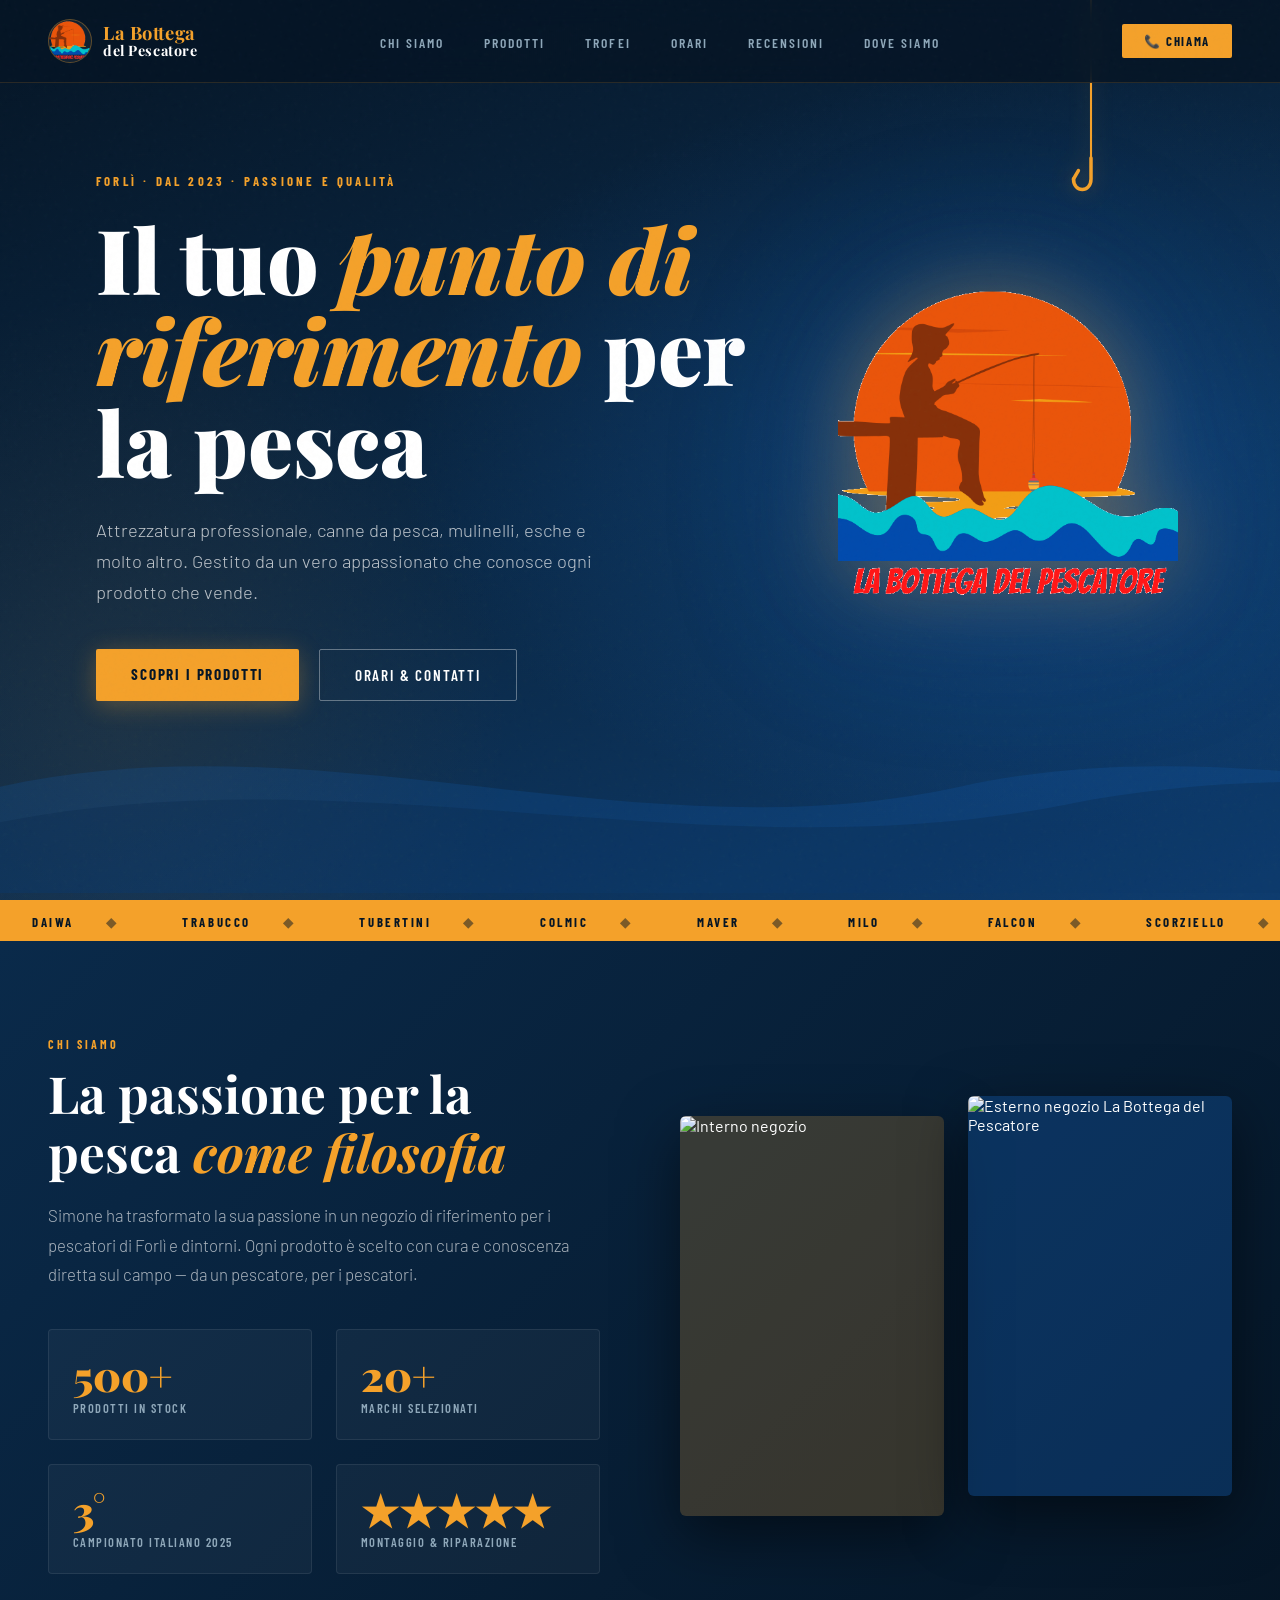
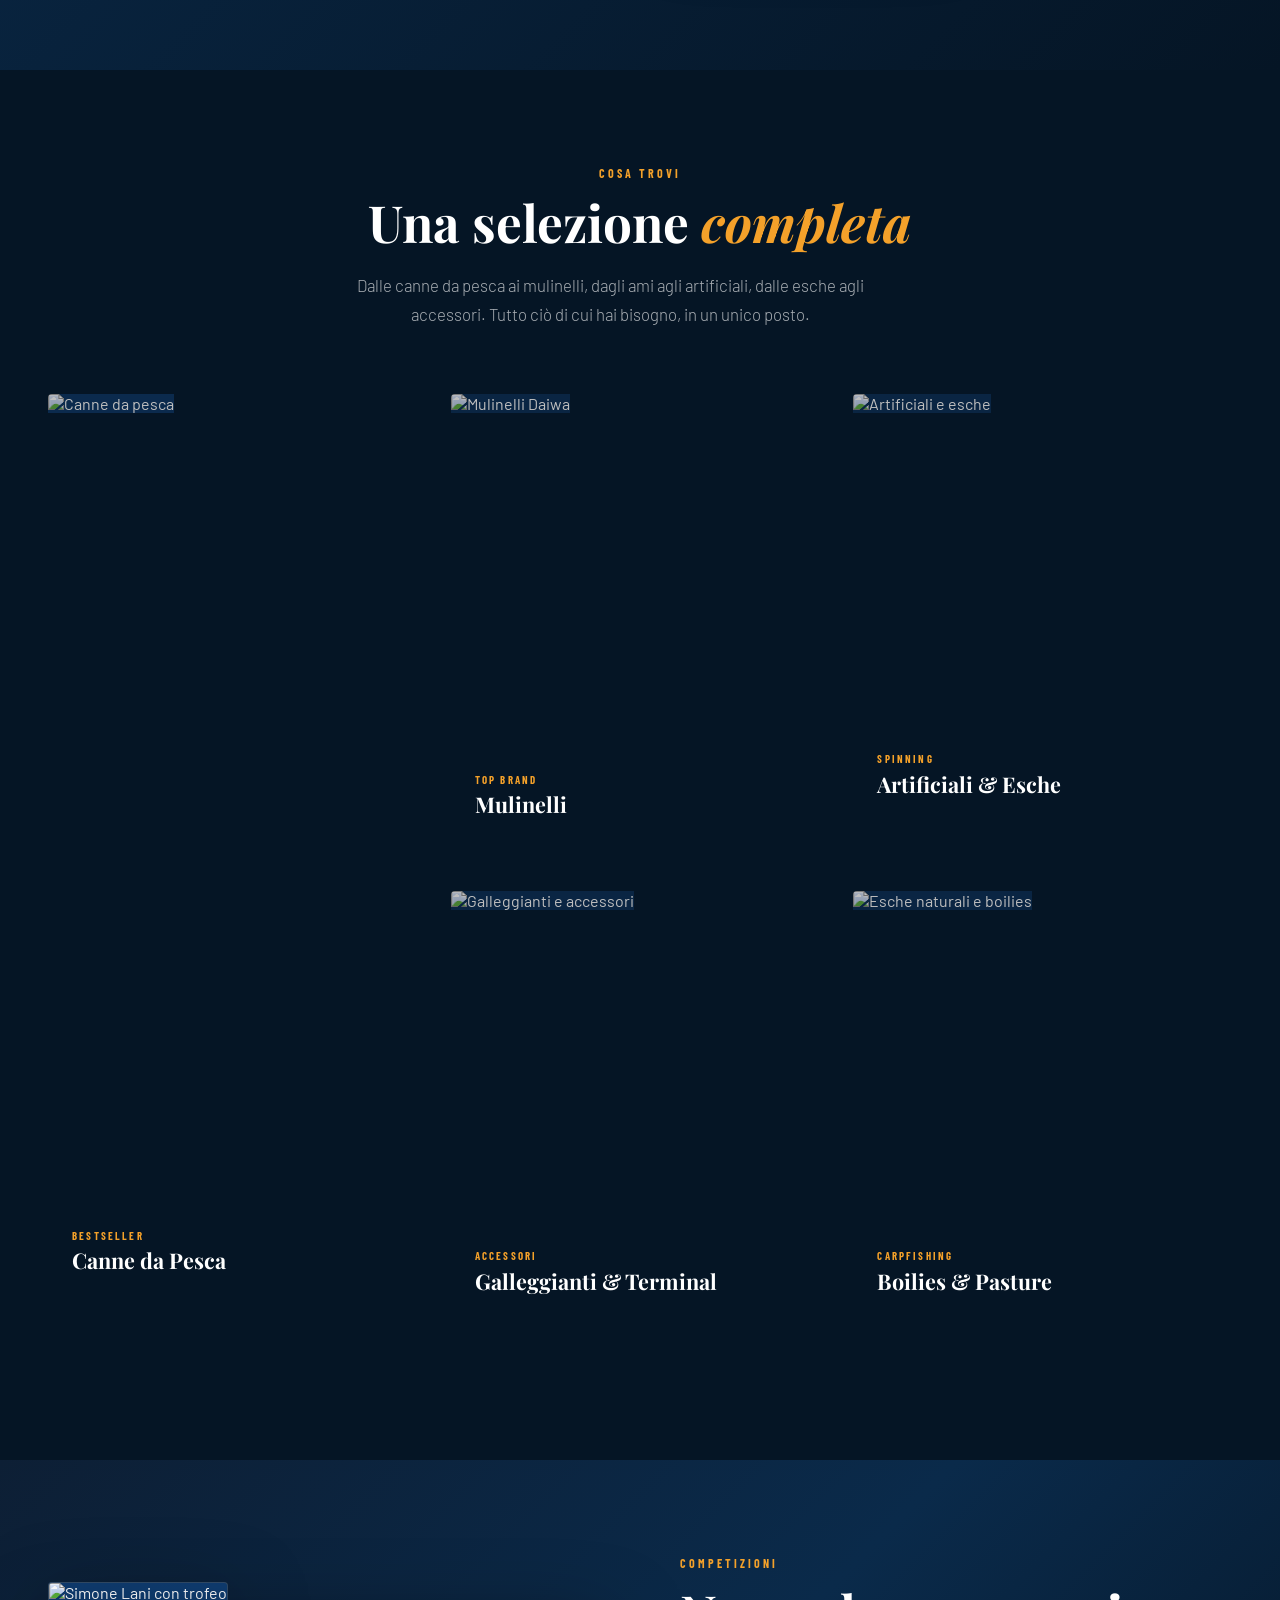
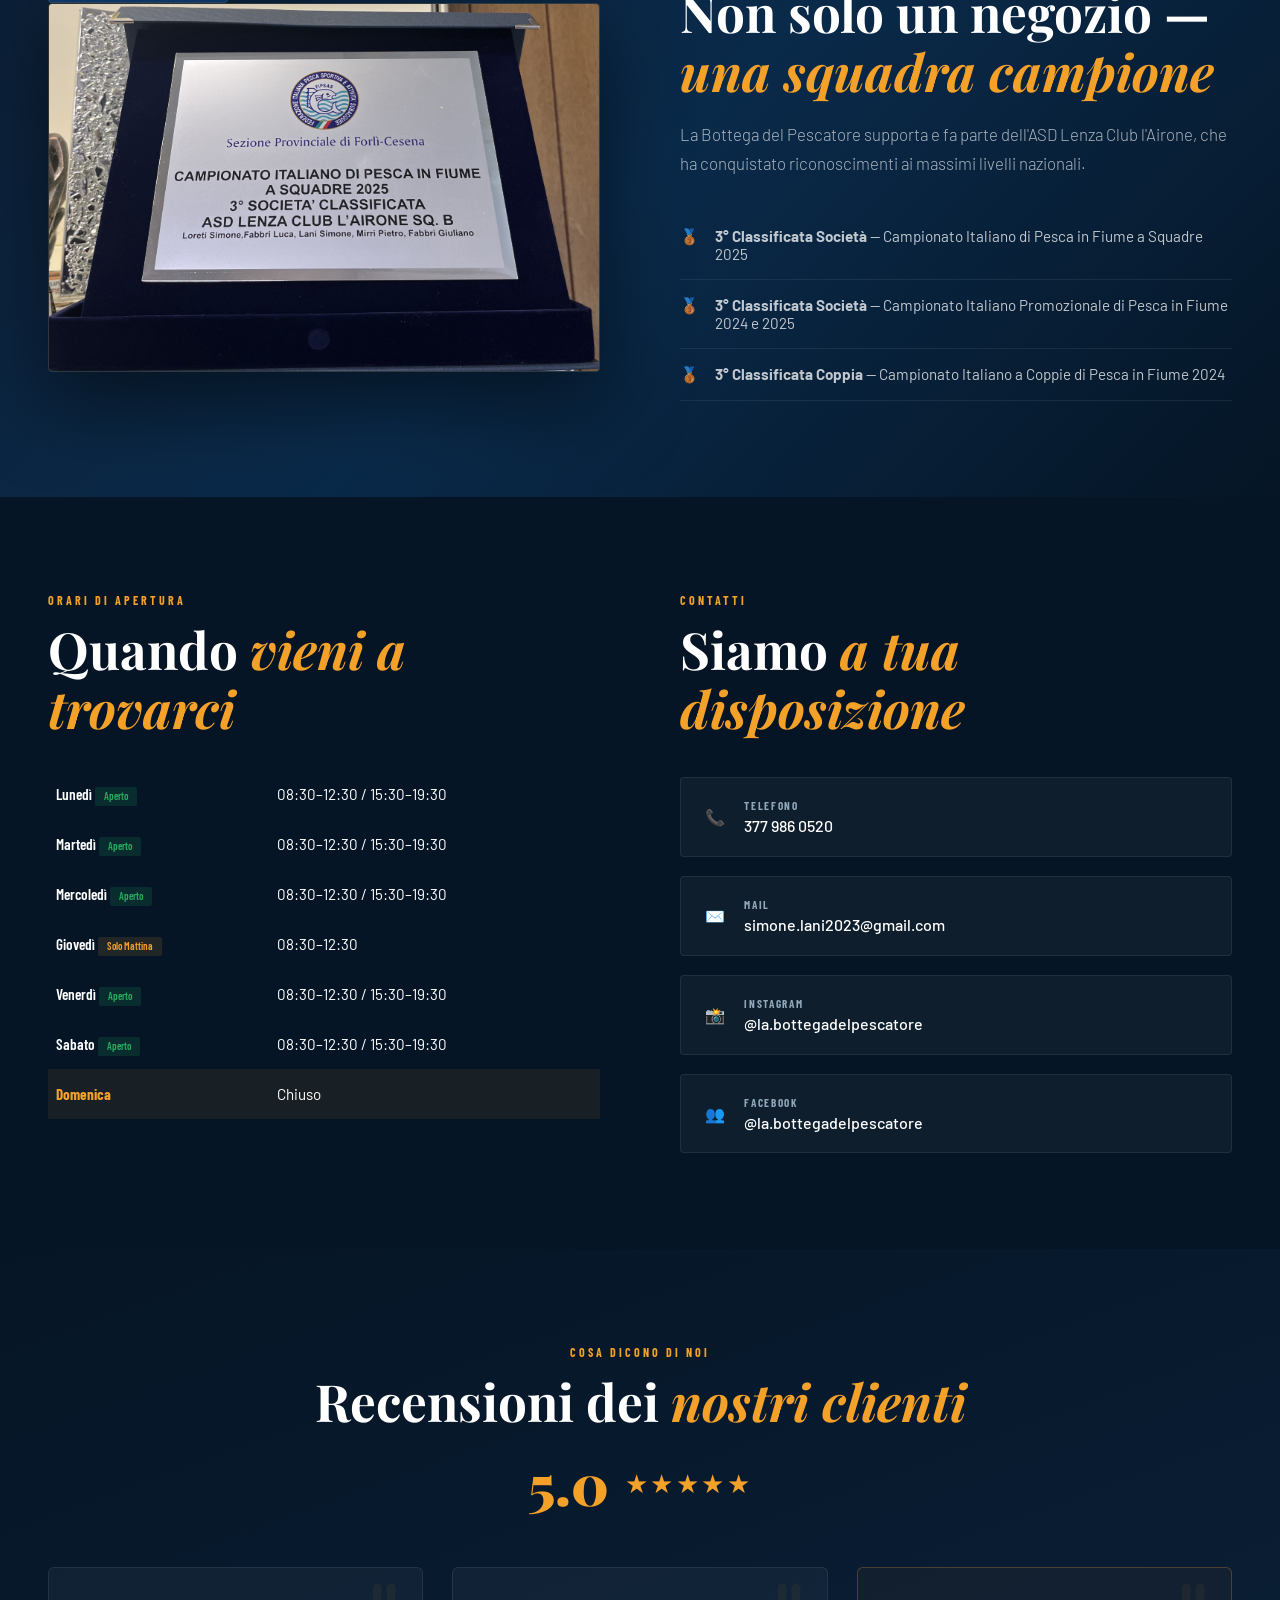
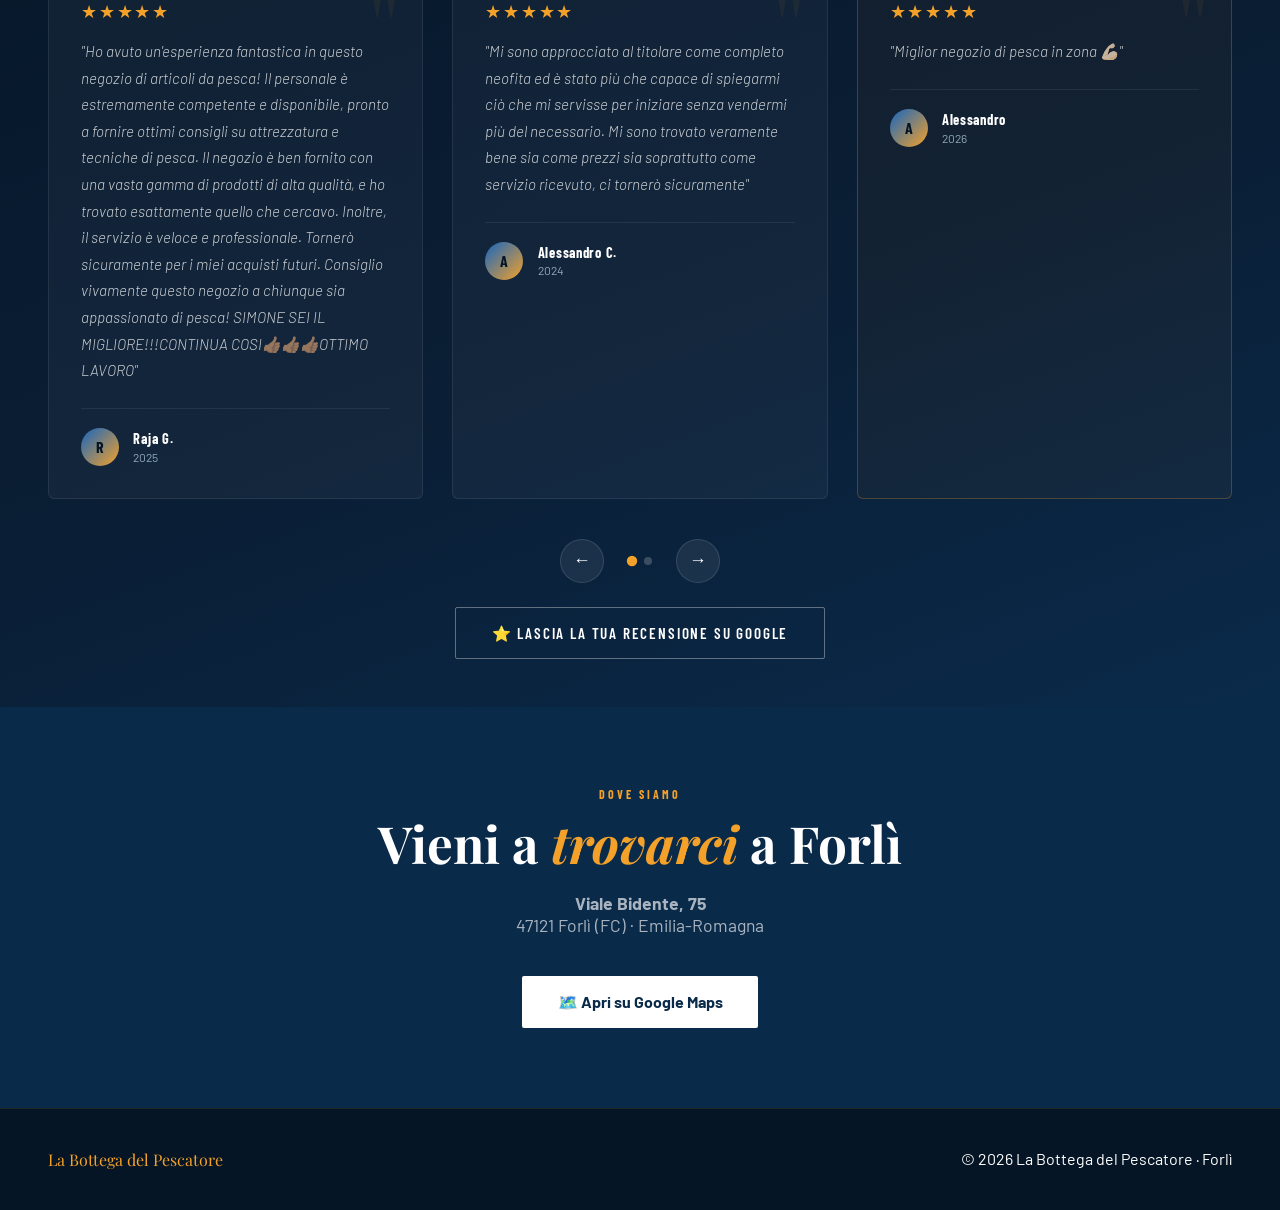
==== index.html @ d220b5ba "first commit" ====
<!DOCTYPE html>
<html lang="it">
<head>
    <meta charset="UTF-8">
    <meta name="viewport" content="width=device-width, initial-scale=1.0">
    <title>La Bottega del Pescatore – Forlì</title>
    
    <link rel="preconnect" href="https://fonts.googleapis.com">
    <link href="https://fonts.googleapis.com/css2?family=Playfair+Display:ital,wght@0,700;0,900;1,700&family=Barlow+Condensed:wght@300;400;600;700&family=Barlow:wght@300;400;500&display=swap" rel="stylesheet">
    
    <link rel="stylesheet" href="style.css">
</head>
<body>

<!-- Barra di navigazione principale (fissa in cima allo schermo) -->
<nav>
  <!--si ricarica la pagina e va in cima-->
  <a href="javascript:location.reload()" class="logo">
    <img src="logo_transparent.png" alt="La Bottega del Pescatore" class="logo-img">
    <span class="logo-text">La Bottega <span>del Pescatore</span></span>
  </a>
  <ul>
    <li><a href="#about">Chi Siamo</a></li>
    <li><a href="#prodotti">Prodotti</a></li>
    <li><a href="#trofei">Trofei</a></li>
    <li><a href="#orari">Orari</a></li>
    <li><a href="#recensioni">Recensioni</a></li>
    <li><a href="#mappa">Dove Siamo</a></li>
  </ul>
  <a href="tel:3779860520" class="nav-cta">📞 Chiama</a>
</nav>

<!-- Sezione Hero con sfondo a onde e contenuto centrale -->
<section id="hero">
  <div class="hero-bg"></div>
  <div class="water-lines">
    <svg viewBox="0 0 1440 120" preserveAspectRatio="none" xmlns="http://www.w3.org/2000/svg">
      <path d="M0,60 C180,20 360,100 540,60 C720,20 900,100 1080,60 C1260,20 1440,80 1440,60 L1440,120 L0,120 Z" fill="rgba(21,101,192,0.18)"/>
      <path d="M0,80 C200,40 400,110 600,70 C800,30 1000,100 1200,60 C1300,45 1400,75 1440,65 L1440,120 L0,120 Z" fill="rgba(10,42,74,0.35)"/>
      <path d="M1440,60 C1620,20 1800,100 1980,60 C2160,20 2340,100 2520,60 C2700,20 2880,80 2880,60 L2880,120 L1440,120 Z" fill="rgba(21,101,192,0.18)"/>
      <path d="M1440,80 C1640,40 1840,110 2040,70 C2240,30 2440,100 2640,60 C2740,45 2840,75 2880,65 L2880,120 L1440,120 Z" fill="rgba(10,42,74,0.35)"/>
    </svg>
  </div>
  <div class="hero-content">
    <p class="hero-eyebrow">Forlì · Dal 2023 · Passione e Qualità</p>
    <h1 class="hero-title">Il tuo <em>punto di riferimento</em> per la pesca</h1>
    <p class="hero-sub">Attrezzatura professionale, canne da pesca, mulinelli, esche e molto altro. Gestito da un vero appassionato che conosce ogni prodotto che vende.</p>
    <div class="hero-buttons">
      <a href="#prodotti" class="btn-primary">Scopri i Prodotti</a>
      <a href="#orari" class="btn-outline">Orari & Contatti</a>
    </div>
  </div>
  <div class="hero-logo-visual">
    <img src="logo_transparent.png" alt="La Bottega del Pescatore">
  </div>
  <div class="hero-hook">
  <svg viewBox="0 0 100 300" xmlns="http://www.w3.org/2000/svg">
    <line x1="50" y1="0" x2="50" y2="240" stroke="#f4a12a" stroke-width="3" />
    <g transform="translate(0, 240)">
      <path d="M50 0 L50 30 C50 50 25 50 25 30" stroke="#f4a12a" stroke-width="5" fill="none" stroke-linecap="round" />
      <path d="M25 30 L32 18" stroke="#f4a12a" stroke-width="5" fill="none" stroke-linecap="round" />
    </g>
  </svg>
</div>
</section>
<!-- Striscia con i marchi principali (effetto marquee) -->
<div class="marquee-strip">
  <div class="marquee-inner">
    <span>Daiwa</span><span>Trabucco</span><span>Tubertini</span><span>Colmic</span><span>Maver</span><span>Milo</span><span>Falcon</span><span>Scorziello</span><span>Rapture</span><span>Rapala</span><span>Jatsui</span>    <span>Ragot</span><span>Fox</span><span>Carp Spirit</span><span>Ignesti</span><span>Vincent</span><span>Dynamite Baits</span><span>Traper</span><span>Stonfo</span><span>Preston</span>
    <span>Daiwa</span><span>Trabucco</span><span>Tubertini</span><span>Colmic</span><span>Maver</span><span>Milo</span><span>Falcon</span><span>Scorziello</span><span>Rapture</span><span>Rapala</span><span>Jatsui</span>    <span>Ragot</span><span>Fox</span><span>Carp Spirit</span><span>Ignesti</span><span>Vincent</span><span>Dynamite Baits</span><span>Traper</span><span>Stonfo</span><span>Preston</span> 
  </div>
</div>
<!-- Sezione "Chi Siamo" con griglia e immagini sovrapposte -->
<section id="about">
  <div class="about-grid">
    <div>
      <p class="section-label reveal">Chi Siamo</p>
      <h2 class="section-title reveal">La passione per la pesca <em>come filosofia</em></h2>
      <p class="section-body reveal">Simone ha trasformato la sua passione in un negozio di riferimento per i pescatori di Forlì e dintorni. Ogni prodotto è scelto con cura e conoscenza diretta sul campo — da un pescatore, per i pescatori.</p>
      <div class="about-stats">
        <div class="stat-card reveal">
          <div class="stat-num">500+</div>
          <div class="stat-label">Prodotti in stock</div>
        </div>
        <div class="stat-card reveal">
          <div class="stat-num">20+</div>
          <div class="stat-label">Marchi selezionati</div>
        </div>
        <div class="stat-card reveal">
          <div class="stat-num">3°</div>
          <div class="stat-label">Campionato Italiano 2025</div>
        </div>
        <div class="stat-card reveal">
          <div class="stat-num">★★★★★</div>
          <div class="stat-label">Montaggio & Riparazione</div>
        </div>
      </div>
    </div>
    <div class="about-image-stack reveal">
      <img class="about-img about-img-accent" src="IMG17.jpg" alt="Interno negozio" onerror="this.style.background='rgba(244,161,42,0.2)'">
      <img class="about-img about-img-main" src="IMG8.jpg" alt="Esterno negozio La Bottega del Pescatore" onerror="this.style.background='rgba(21,101,192,0.3)'">
    </div>
  </div>
</section>
<!-- Sezione Prodotti con griglia di card e immagini sovrapposte -->
<section id="prodotti">
  <div class="products-header reveal">
    <p class="section-label">Cosa Trovi</p>
    <h2 class="section-title">Una selezione <em>completa</em></h2>
    <p class="section-body">Dalle canne da pesca ai mulinelli, dagli ami agli artificiali, dalle esche agli accessori. Tutto ciò di cui hai bisogno, in un unico posto.</p>
  </div>
  <div class="products-grid">
    <div class="product-card featured reveal">
      <img src="IMG4.jpg" alt="Canne da pesca" onerror="this.style.background='rgba(21,101,192,0.4)'">
      <div class="product-card-overlay"></div>
      <div class="product-card-content">
        <div class="product-card-tag">Bestseller</div>
        <div class="product-card-name">Canne da Pesca</div>
        <div class="product-card-desc">Ampia selezione di canne per ogni tecnica: feeder, match, bolognese, spinning e surf casting. Marchi come Daiwa, Tubertini, Maver e molti altri.</div>
      </div>
    </div>
    <div class="product-card reveal">
      <img src="IMG10.jpg" alt="Mulinelli Daiwa" onerror="this.style.background='rgba(21,101,192,0.3)'">
      <div class="product-card-overlay"></div>
      <div class="product-card-content">
        <div class="product-card-tag">Top Brand</div>
        <div class="product-card-name">Mulinelli</div>
        <div class="product-card-desc">Daiwa Fuego, Exceler, Legalis, Ninja e molti altri modelli.</div>
      </div>
    </div>
    <div class="product-card reveal">
      <img src="IMG1.jpg" alt="Artificiali e esche" onerror="this.style.background='rgba(21,101,192,0.3)'">
      <div class="product-card-overlay"></div>
      <div class="product-card-content">
        <div class="product-card-tag">Spinning</div>
        <div class="product-card-name">Artificiali & Esche</div>
        <div class="product-card-desc">Vasti assortimenti di esche artificiali Rapture, Storm e molto altro.</div>
      </div>
    </div>
    <div class="product-card reveal">
      <img src="IMG6.jpg" alt="Galleggianti e accessori" onerror="this.style.background='rgba(21,101,192,0.3)'">
      <div class="product-card-overlay"></div>
      <div class="product-card-content">
        <div class="product-card-tag">Accessori</div>
        <div class="product-card-name">Galleggianti & Terminal</div>
        <div class="product-card-desc">Centinaia di galleggianti, piombini, ami e accessori per ogni esigenza.</div>
      </div>
    </div>
    <div class="product-card reveal">
      <img src="IMG3.jpg" alt="Esche naturali e boilies" onerror="this.style.background='rgba(21,101,192,0.3)'">
      <div class="product-card-overlay"></div>
      <div class="product-card-content">
        <div class="product-card-tag">Carpfishing</div>
        <div class="product-card-name">Boilies & Pasture</div>
        <div class="product-card-desc">Dynamite Baits, Berkley e tanto altro per la pesca alla carpa.</div>
      </div>
    </div>
  </div>
</section>
<!-- Sezione Trofei con layout a due colonne e lista di riconoscimenti -->
<section id="trofei">
  <div class="trofei-layout">
    <div class="reveal">
      <img class="trofei-img" src="IMG19.jpg" alt="Simone Lani con trofeo" onerror="this.style.background='rgba(21,101,192,0.4)'; this.style.height='400px'">
      <img class="trofei-img" src="IMG20.jpg" alt="Trofei e riconoscimenti" onerror="this.style.background='rgba(21,101,192,0.4)'; this.style.height='400px'">
    </div>
    <div>
      <p class="section-label reveal">Competizioni</p>
      <h2 class="section-title reveal">Non solo un negozio — <em>una squadra campione</em></h2>
      <p class="section-body reveal">La Bottega del Pescatore supporta e fa parte dell'ASD Lenza Club l'Airone, che ha conquistato riconoscimenti ai massimi livelli nazionali.</p>
      <ul class="trofei-list reveal">
        <li><span class="icon">🥉</span><span><strong>3° Classificata Società</strong> — Campionato Italiano di Pesca in Fiume a Squadre 2025</span></li>
        <li><span class="icon">🥉</span><span><strong>3° Classificata Società</strong> — Campionato Italiano Promozionale di Pesca in Fiume 2024 e 2025</span></li>
        <li><span class="icon">🥉</span><span><strong>3° Classificata Coppia</strong> — Campionato Italiano a Coppie di Pesca in Fiume 2024</span></li>
      </ul>
    </div>
  </div>
</section>
<!-- Sezione Orari e Contatti con layout a due colonne e tabella degli orari -->
<section id="orari">
  <div class="orari-layout">
    <div>
      <p class="section-label reveal">Orari di Apertura</p>
      <h2 class="section-title reveal">Quando <em>vieni a trovarci</em></h2>
      <table class="orari-table reveal">
        <tbody>
          <tr><td>Lunedì <span class="badge-open">Aperto</span></td><td>08:30–12:30 / 15:30–19:30</td></tr>
          <tr><td>Martedì <span class="badge-open">Aperto</span></td><td>08:30–12:30 / 15:30–19:30</td></tr>
          <tr><td>Mercoledì <span class="badge-open">Aperto</span></td><td>08:30–12:30 / 15:30–19:30</td></tr>
          <tr><td>Giovedì <span class="badge-half">Solo mattina</span></td><td>08:30–12:30</td></tr>
          <tr><td>Venerdì <span class="badge-open">Aperto</span></td><td>08:30–12:30 / 15:30–19:30</td></tr>
          <tr><td>Sabato <span class="badge-open">Aperto</span></td><td>08:30–12:30 / 15:30–19:30</td></tr>
          <tr class="chiuso"><td>Domenica</td><td>Chiuso</td></tr>
        </tbody>
      </table>
    </div>
    <div>
      <p class="section-label reveal">Contatti</p>
      <h2 class="section-title reveal">Siamo <em>a tua disposizione</em></h2>
      <div class="contact-cards reveal">
        <a href="tel:3779860520" class="contact-card">
          <div class="contact-icon">📞</div>
          <div><div class="contact-label">Telefono</div><div class="contact-value">377 986 0520</div></div>
        </a>
        <a href="mailto:simone.lani2023@gmail.com" class="contact-card">
          <div class="contact-icon">✉️</div>
          <div><div class="contact-label">Mail</div><div class="contact-value">simone.lani2023@gmail.com</div></div>
        </a>
        <a href="https://www.instagram.com/la.bottegadelpescatore" target="_blank" class="contact-card">
          <div class="contact-icon">📸</div>
          <div><div class="contact-label">Instagram</div><div class="contact-value">@la.bottegadelpescatore</div></div>
        </a>
        <a href="https://www.facebook.com/p/La-bottega-del-Pescatore-100089354960634/" target="_blank" class="contact-card">
          <div class="contact-icon">👥</div>
          <div><div class="contact-label">Facebook</div><div class="contact-value">@la.bottegadelpescatore</div></div>
        </a>
      </div>
    </div>
  </div>
</section>
<!-- Sezione Recensioni con carosello e stelle -->
<section id="recensioni">
  <div class="recensioni-header reveal">
    <p class="section-label">Cosa Dicono di Noi</p>
    <h2 class="section-title">Recensioni dei <em>nostri clienti</em></h2>
    <div class="recensioni-rating-summary">
      <div class="big-score">5.0</div>
      <div class="stars-big">★★★★★</div>
    </div>
  </div>
  <div class="recensioni-track-wrapper">
    <div class="recensioni-track" id="recensioniTrack">
      <div class="recensione-card">
        <div class="rec-stars">★★★★★</div>
        <p class="rec-testo">"Ho avuto un'esperienza fantastica in questo negozio di articoli da pesca! Il personale è estremamente competente e disponibile, pronto a fornire ottimi consigli su attrezzatura e tecniche di pesca. Il negozio è ben fornito con una vasta gamma di prodotti di alta qualità, e ho trovato esattamente quello che cercavo. Inoltre, il servizio è veloce e professionale. Tornerò sicuramente per i miei acquisti futuri. Consiglio vivamente questo negozio a chiunque sia appassionato di pesca!
SIMONE SEI IL MIGLIORE!!!CONTINUA COSI👍🏽👍🏽👍🏽OTTIMO LAVORO"</p>
        <div class="rec-autore">
          <div class="rec-avatar">R</div>
          <div><div class="rec-nome">Raja G.</div><div class="rec-data">2025</div></div>
        </div>
      </div>
      <div class="recensione-card">
        <div class="rec-stars">★★★★★</div>
        <p class="rec-testo">"Mi sono approcciato al titolare come completo neofita ed è stato più che capace di spiegarmi ciò che mi servisse per iniziare senza vendermi più del necessario. Mi sono trovato veramente bene sia come prezzi sia soprattutto come servizio ricevuto, ci tornerò sicuramente"</p>
        <div class="rec-autore">
          <div class="rec-avatar">A</div>
          <div><div class="rec-nome">Alessandro C.</div><div class="rec-data">2024</div></div>
        </div>
      </div>
      <div class="recensione-card featured-rec">
        <div class="rec-stars">★★★★★</div>
        <p class="rec-testo">"Miglior negozio di pesca in zona 💪🏻"</p>
        <div class="rec-autore">
          <div class="rec-avatar">A</div>
          <div><div class="rec-nome">Alessandro</div><div class="rec-data">2026</div></div>
        </div>
      </div>
      <div class="recensione-card">
        <div class="rec-stars">★★★★★</div>
        <p class="rec-testo">"Negozio ben fornito e sempre pronto a tutte le esigenze del cliente! Professionalità, educazione, simpatia e vicinanza al cliente caratterizzano Simone. Consigliatissimo"</p>
        <div class="rec-autore">
          <div class="rec-avatar">M</div>
          <div><div class="rec-nome">Michele B.</div><div class="rec-data">2024</div></div>
        </div>
      </div>
      <div class="recensione-card">
        <div class="rec-stars">★★★★★</div>
        <p class="rec-testo">"Ottimo negozio dove trovare i prodotti IGNESTI gestito in modo professionale da Simone."</p>
        <div class="rec-autore">
          <div class="rec-avatar">R</div>
          <div><div class="rec-nome">Rinaldo M.G.</div><div class="rec-data">2025</div></div>
        </div>
      </div>
      <div class="recensione-card">
        <div class="rec-stars">★★★★★</div>
        <p class="rec-testo">"Serietà e disponibilità sono alla base di un Titolare che farà parlare di sè. Punto indispensabile per esche e attrezzature del pescatore...👍🏻🔝"</p>
        <div class="rec-autore">
          <div class="rec-avatar">G</div>
          <div><div class="rec-nome">Giacomo S.</div><div class="rec-data">2023</div></div>
        </div>
      </div>
    </div>
  </div>
  <div class="recensioni-nav reveal">
    <button class="rec-btn" id="recPrev">&#8592;</button>
    <div class="rec-dots" id="recDots"></div>
    <button class="rec-btn" id="recNext">&#8594;</button>
  </div>
  <div class="recensioni-cta reveal">
    <a href="https://www.google.com/search?q=la+bottega+del+pescatore+forl%C3%AC&sca_esv=4f709db2114f009d&sxsrf=ANbL-n59ILBqBXl3tcgcPnKnRU26HC0zpA%3A1775048726677&source=hp&ei=FhjNaYuSI_6S9u8P842QwAk&iflsig=AFdpzrgAAAAAac0mJr2LvI1MKuk_9usmwhDCOpPqMjLP&gs_ssp=eJzj4tVP1zc0LClKS0mris8wYLRSNagwNDZKTjQ3MTVIsTA1TDIytDKoSDFIMTcyMbcwtExNSTS0TPGSz0lUSMovKUlNT1RISc1RKEgtTk4syS9KVUjLL8o5vAYAXeMbwA&oq=labottega+del+pescatore&gs_lp=[base64]&sclient=gws-wiz" target="_blank" class="btn-outline">⭐ Lascia la tua recensione su Google</a>
  </div>
</section>
<!-- Sezione Mappa con indirizzo e link a Google Maps -->
<section id="mappa">
  <div class="mappa-content reveal">
    <p class="section-label">Dove Siamo</p>
    <h2 class="section-title">Vieni a <em>trovarci</em> a Forlì</h2>
    <p class="mappa-address"><strong>Viale Bidente, 75</strong><br>47121 Forlì (FC) · Emilia-Romagna</p>
    <a href="https://maps.google.com/?q=Viale+Bidente+75+Forlì" target="_blank" class="btn-maps">🗺️ Apri su Google Maps</a>
  </div>
</section>
<!-- Footer con logo e copyright -->
<footer>
  <div class="footer-logo">La Bottega <span>del Pescatore</span></div>
  <p class="footer-copy">© 2026 La Bottega del Pescatore · Forlì</p>
</footer>

<script src="script.js"></script>
</body>
</html>
---- style.css ----
/* VARIABILI COLORI */
:root {
  --ocean: #0a2a4a;
  --deep: #051525;
  --wave: #1565c0;
  --gold: #f4a12a;
  --amber: #e88c10;
  --foam: #e8f4f8;
  --white: #ffffff;
  --muted: #8fa8ba;
  --rust: #c0392b;
}

*, *::before, *::after { box-sizing: border-box; margin: 0; padding: 0; }

html { scroll-behavior: smooth; }

body {
  background: var(--deep);
  color: var(--white);
  font-family: 'Barlow', sans-serif;
  overflow-x: hidden;
}

body::before {
  content: '';
  position: fixed;
  inset: 0;
  background-image: url("data:image/svg+xml,%3Csvg viewBox='0 0 200 200' xmlns='http://www.w3.org/2000/svg'%3E%3Cfilter id='n'%3E%3CfeTurbulence type='fractalNoise' baseFrequency='0.9' numOctaves='4' stitchTiles='stitch'/%3E%3C/filter%3E%3Crect width='100%25' height='100%25' filter='url(%23n)' opacity='0.04'/%3E%3C/svg%3E");
  pointer-events: none;
  z-index: 9999;
  opacity: .5;
}

/* ── NAV ── */
nav {
  position: fixed;
  top: 0; left: 0; right: 0;
  z-index: 100;
  display: flex;
  align-items: center;
  justify-content: space-between;
  padding: 1.2rem 3rem;
  background: rgba(5,21,37,.85);
  backdrop-filter: blur(12px);
  border-bottom: 1px solid rgba(244,161,42,.15);
  transition: all .3s;
}
/* Aggiungiamo un'ombra più evidente al nav quando si scrolla per migliorare la leggibilità */
nav .logo {
  font-family: 'Playfair Display', serif;
  font-size: 1.15rem;
  font-weight: 700;
  color: var(--gold);
  letter-spacing: .03em;
  text-decoration: none;
  display: flex;
  align-items: center;
  gap: .7rem;
}

.logo-img {
  height: 44px;
  width: 44px;
  object-fit: contain;
  border-radius: 50%;
  border: 1.5px solid rgba(244,161,42,.35);
  background: rgba(255,255,255,.05);
  transition: transform .3s;
}

nav .logo:hover .logo-img { transform: rotate(-8deg) scale(1.07); }

.logo-text { display: flex; flex-direction: column; line-height: 1.1; }
.logo-text span { color: var(--white); font-size: .9rem; }
/* Il menu di navigazione è nascosto su mobile, ma su desktop è un flex con gap */
nav ul {
  list-style: none;
  display: flex;
  gap: 2.5rem;
}

nav ul a {
  font-family: 'Barlow Condensed', sans-serif;
  font-weight: 600;
  font-size: .85rem;
  letter-spacing: .15em;
  text-transform: uppercase;
  color: var(--muted);
  text-decoration: none;
  transition: color .2s;
}

nav ul a:hover { color: var(--gold); }

nav .nav-cta {
  font-family: 'Barlow Condensed', sans-serif;
  font-size: .8rem;
  font-weight: 700;
  letter-spacing: .12em;
  text-transform: uppercase;
  background: var(--gold);
  color: var(--deep);
  padding: .55rem 1.4rem;
  border-radius: 2px;
  text-decoration: none;
  transition: background .2s, transform .2s;
}

nav .nav-cta:hover { background: var(--amber); transform: translateY(-1px); }

/* ── HERO ── */
#hero {
  position: relative;
  min-height: 100vh;
  display: flex;
  align-items: center;
  overflow: hidden;
  padding-top: 70px;
}

.hero-bg {
  position: absolute;
  inset: 0;
  background:
    radial-gradient(ellipse 70% 60% at 80% 50%, rgba(21,101,192,.35) 0%, transparent 70%),
    radial-gradient(ellipse 50% 80% at 10% 80%, rgba(244,161,42,.08) 0%, transparent 60%),
    linear-gradient(160deg, var(--deep) 0%, var(--ocean) 60%, #0d3b6e 100%);
}

.water-lines {
  position: absolute;
  bottom: 0; left: 0; right: 0;
  height: 220px;
  overflow: hidden;
}

.water-lines svg { width: 200%; animation: slide-wave 8s linear infinite; }

@keyframes slide-wave {
  0% { transform: translateX(0); }
  100% { transform: translateX(-50%); }
}
/* Il contenuto della hero è centrato e ha un padding orizzontale per non toccare i bordi su mobile */
.hero-content {
  position: relative;
  z-index: 2;
  padding: 0 3rem;
  max-width: 780px;
}

.hero-eyebrow {
  font-family: 'Barlow Condensed', sans-serif;
  font-size: .8rem;
  font-weight: 700;
  letter-spacing: .25em;
  text-transform: uppercase;
  color: var(--gold);
  margin-bottom: 1.4rem;
  opacity: 0;
  animation: fade-up .7s .2s forwards;
}

.hero-title {
  font-family: 'Playfair Display', serif;
  font-size: clamp(3.2rem, 7vw, 6.5rem);
  font-weight: 900;
  line-height: 1.02;
  margin-bottom: 1.8rem;
  opacity: 0;
  animation: fade-up .7s .4s forwards;
}

.hero-title em { font-style: italic; color: var(--gold); }

.hero-sub {
  font-size: 1.15rem;
  font-weight: 300;
  color: rgba(255,255,255,.72);
  line-height: 1.7;
  max-width: 520px;
  margin-bottom: 2.5rem;
  opacity: 0;
  animation: fade-up .7s .6s forwards;
}

.hero-buttons {
  display: flex;
  gap: 1.2rem;
  flex-wrap: wrap;
  opacity: 0;
  animation: fade-up .7s .8s forwards;
}
/* I bottoni della hero hanno uno stile più audace e un'ombra per farli risaltare sullo sfondo */
.btn-primary {
  font-family: 'Barlow Condensed', sans-serif;
  font-weight: 700;
  font-size: .95rem;
  letter-spacing: .12em;
  text-transform: uppercase;
  background: var(--gold);
  color: var(--deep);
  padding: 1rem 2.2rem;
  border-radius: 2px;
  text-decoration: none;
  transition: background .2s, transform .2s, box-shadow .2s;
  box-shadow: 0 4px 24px rgba(244,161,42,.3);
}

.btn-primary:hover {
  background: var(--amber);
  transform: translateY(-2px);
  box-shadow: 0 8px 32px rgba(244,161,42,.4);
}

.btn-outline {
  font-family: 'Barlow Condensed', sans-serif;
  font-weight: 600;
  font-size: .95rem;
  letter-spacing: .12em;
  text-transform: uppercase;
  border: 1.5px solid rgba(255,255,255,.35);
  color: var(--white);
  padding: 1rem 2.2rem;
  border-radius: 2px;
  text-decoration: none;
  transition: border-color .2s, color .2s;
}

.btn-outline:hover { border-color: var(--gold); color: var(--gold); }

.hero-hook {
  position: absolute;
  right: 12%; 
  top: -10px; /* Lo facciamo scendere un po' di più */
  width: 70px; /* Leggermente più grande */
  height: auto;
  z-index: 5; /* Assicurati che sia sopra gli altri elementi della hero */
  opacity: 1; /* Piena visibilità */
  transform-origin: top center;
  animation: hook-swing 6s ease-in-out infinite;
  pointer-events: none;
  filter: drop-shadow(0 0 10px rgba(244,161,42,0.3)); /* Aggiunge un leggero bagliore */
}

/* L'animazione "hook-swing" fa oscillare l'amo avanti e indietro in modo fluido */
@keyframes hook-swing {
  0%, 100% { transform: rotate(-5deg); }
  50% { transform: rotate(5deg); }
}

/* hero-hook responsive → vedi blocco RESPONSIVE COMPLETO in fondo */

@keyframes fade-up {
  from { opacity: 0; transform: translateY(24px); }
  to { opacity: 1; transform: translateY(0); }
}


/* ── MARQUEE STRIP ── */
.marquee-strip {
  background: var(--gold);
  padding: .7rem 0;
  overflow: hidden;
  white-space: nowrap;
}

.marquee-inner {
  display: inline-flex;
  animation: marquee 25s linear infinite;
}

.marquee-inner span {
  font-family: 'Barlow Condensed', sans-serif;
  font-weight: 700;
  font-size: .8rem;
  letter-spacing: .2em;
  text-transform: uppercase;
  color: var(--deep);
  padding: 0 2rem;
}

.marquee-inner span::after {
  content: '◆';
  margin-left: 2rem;
  opacity: .5;
}

@keyframes marquee {
  from { transform: translateX(0); }
  to { transform: translateX(-50%); }
}

section { padding: 6rem 3rem; }
/* Le sezioni hanno un padding generoso per distanziare i contenuti e migliorare la leggibilità */
.section-label {
  font-family: 'Barlow Condensed', sans-serif;
  font-size: .75rem;
  font-weight: 700;
  letter-spacing: .25em;
  text-transform: uppercase;
  color: var(--gold);
  margin-bottom: .8rem;
}

.section-title {
  font-family: 'Playfair Display', serif;
  font-size: clamp(2rem, 4vw, 3.2rem);
  font-weight: 700;
  line-height: 1.15;
  margin-bottom: 1.2rem;
}

.section-title em { font-style: italic; color: var(--gold); }

.section-body {
  font-size: 1.05rem;
  font-weight: 300;
  color: rgba(255,255,255,.65);
  line-height: 1.75;
  max-width: 560px;
}

/* ── ABOUT ── */
#about {
  background: linear-gradient(135deg, var(--ocean) 0%, var(--deep) 100%);
  position: relative;
  overflow: hidden;
}

.about-grid {
  display: grid;
  grid-template-columns: 1fr 1fr;
  gap: 5rem;
  align-items: center;
  max-width: 1200px;
  margin: 0 auto;
}

.about-stats {
  display: grid;
  grid-template-columns: 1fr 1fr;
  gap: 1.5rem;
  margin-top: 2.5rem;
}

.stat-card {
  background: rgba(255,255,255,.04);
  border: 1px solid rgba(255,255,255,.08);
  border-radius: 4px;
  padding: 1.5rem;
  transition: border-color .3s, transform .3s;
}

.stat-card:hover { border-color: var(--gold); transform: translateY(-3px); }

.stat-num {
  font-family: 'Playfair Display', serif;
  font-size: 2.6rem;
  font-weight: 900;
  color: var(--gold);
  line-height: 1;
  margin-bottom: .3rem;
}

.stat-label {
  font-family: 'Barlow Condensed', sans-serif;
  font-size: .78rem;
  font-weight: 600;
  letter-spacing: .12em;
  text-transform: uppercase;
  color: var(--muted);
}

.about-image-stack {
  display: flex;
  gap: 1.5rem;
  height: auto;
}

.about-img {
  position: relative;
  width: 50%;
  height: 400px;
  object-fit: cover;
  border-radius: 6px;
  box-shadow: 0 20px 60px rgba(0,0,0,.5);
}

.about-img-main {
  transform: translateY(-10px);
}

.about-img-accent {
  transform: translateY(10px);
}

.about-img-label {
  position: absolute;
  bottom: 80px; right: -20px;
  background: var(--gold);
  color: var(--deep);
  font-family: 'Barlow Condensed', sans-serif;
  font-size: .72rem;
  font-weight: 700;
  letter-spacing: .12em;
  text-transform: uppercase;
  padding: .6rem 1rem;
  border-radius: 2px;
  z-index: 3;
  white-space: nowrap;
}

/* PRODOTTI */
#prodotti {
  background: var(--deep);
  position: relative;
}

.products-header {
  text-align: center;
  max-width: 620px;
  margin: 0 auto 4rem;
}

.products-grid {
  display: grid;
  grid-template-columns: repeat(3, 1fr);
  gap: 1.5rem;
  max-width: 1200px;
  margin: 0 auto;
}

.product-card {
  position: relative;
  border-radius: 4px;
  overflow: hidden;
  aspect-ratio: 4/5;
  cursor: pointer;
}

.product-card img {
  width: 100%; height: 100%;
  object-fit: cover;
  transition: transform .5s ease;
  filter: brightness(.75) saturate(.9);
}

.product-card:hover img {
  transform: scale(1.06);
  filter: brightness(.6) saturate(1.1);
}

.product-card-overlay {
  position: absolute;
  inset: 0;
  background: linear-gradient(to top, rgba(5,21,37,.95) 0%, rgba(5,21,37,.1) 60%, transparent 100%);
}

.product-card-content {
  position: absolute;
  bottom: 0; left: 0; right: 0;
  padding: 1.8rem 1.5rem;
  transform: translateY(8px);
  transition: transform .3s;
}

.product-card:hover .product-card-content { transform: translateY(0); }

.product-card-tag {
  font-family: 'Barlow Condensed', sans-serif;
  font-size: .68rem;
  font-weight: 700;
  letter-spacing: .2em;
  text-transform: uppercase;
  color: var(--gold);
  margin-bottom: .4rem;
}

.product-card-name {
  font-family: 'Playfair Display', serif;
  font-size: 1.35rem;
  font-weight: 700;
  line-height: 1.2;
  margin-bottom: .5rem;
}

.product-card-desc {
  font-size: .85rem;
  font-weight: 300;
  color: rgba(255,255,255,.65);
  line-height: 1.5;
  opacity: 0;
  transition: opacity .3s .05s;
}

.product-card:hover .product-card-desc { opacity: 1; }

.product-card.featured { grid-row: span 2; aspect-ratio: unset; }

/* ── TROFEI ── */
#trofei {
  background: linear-gradient(135deg, #0d1f35 0%, var(--ocean) 50%, #051525 100%);
  position: relative;
}

.trofei-layout {
  display: grid;
  grid-template-columns: 1fr 1fr;
  gap: 5rem;
  align-items: center;
  max-width: 1200px;
  margin: 0 auto;
}

.trofei-img {
  width: 100%;
  border-radius: 4px;
  box-shadow: 0 30px 80px rgba(0,0,0,.5);
  border: 1px solid rgba(244,161,42,.15);
  transition: transform .4s;
}

.trofei-list { list-style: none; margin-top: 2rem; }

.trofei-list li {
  display: flex;
  gap: 1rem;
  padding: 1rem 0;
  border-bottom: 1px solid rgba(255,255,255,.07);
  font-size: .95rem;
  color: rgba(255,255,255,.75);
}

/* ── ORARI ── */
#orari { background: var(--deep); }

.orari-layout {
  display: grid;
  grid-template-columns: 1fr 1fr;
  gap: 5rem;
  max-width: 1200px;
  margin: 0 auto;
}

.orari-table { width: 100%; border-collapse: collapse; margin-top: 2rem; }

.orari-table td { padding: 1rem .5rem; font-size: .95rem; }

.orari-table td:first-child {
  font-family: 'Barlow Condensed', sans-serif;
  font-weight: 600;
  color: var(--white);
  text-transform: capitalize;
  width: 40%;
}

.badge-open { background: rgba(39,174,96,.15); color: #27ae60; padding: .2rem .55rem; border-radius: 2px; font-size: .65rem; }
.badge-half { background: rgba(244,161,42,.12); color: var(--gold); padding: .2rem .55rem; border-radius: 2px; font-size: .65rem; }

.contact-cards { display: flex; flex-direction: column; gap: 1.2rem; margin-top: 2.5rem; }

.contact-card {
  display: flex;
  align-items: center;
  gap: 1.2rem;
  background: rgba(255,255,255,.04);
  border: 1px solid rgba(255,255,255,.08);
  padding: 1.3rem 1.5rem;
  text-decoration: none;
  border-radius: 4px;
  transition: transform .2s;
}

.contact-card:hover { transform: translateX(4px); border-color: var(--gold); }

.contact-label {
    font-family: 'Barlow Condensed', sans-serif;
    font-size: .7rem;
    font-weight: 700;
    letter-spacing: .15em;
    text-transform: uppercase;
    color: var(--muted);
    margin-bottom: .25rem;
  }

  .contact-value {
    font-size: 1rem;
    font-weight: 500;
    color: var(--white);
  }

/* ── MAP CTA ── */
#mappa {
  background: var(--ocean);
  position: relative;
  padding: 5rem 3rem;
  text-align: center;
}

.mappa-address { font-size: 1.1rem; color: rgba(255,255,255,.65); margin: 1.2rem 0 2.5rem; }

.btn-maps {
  display: inline-flex;
  background: var(--white);
  color: var(--ocean);
  padding: 1rem 2.2rem;
  text-decoration: none;
  font-weight: 700;
  border-radius: 2px;
}

/* ── RECENSIONI ── */
#recensioni {
  background: linear-gradient(160deg, var(--deep) 0%, #0a1e35 60%, var(--ocean) 100%);
  padding: 6rem 3rem 4rem;
  overflow: hidden;
}

.recensioni-header {
  text-align: center;
  margin-bottom: 3.5rem;
}

.recensioni-rating-summary {
  display: flex;
  align-items: center;
  justify-content: center;
  gap: 1rem;
  margin-top: 1.5rem;
}

.big-score {
  font-family: 'Playfair Display', serif;
  font-size: 3.5rem;
  font-weight: 900;
  color: var(--gold);
  line-height: 1;
}

.stars-big {
  font-size: 1.6rem;
  color: var(--gold);
  letter-spacing: .1em;
}

.rating-source {
  font-family: 'Barlow Condensed', sans-serif;
  font-size: .75rem;
  font-weight: 600;
  letter-spacing: .15em;
  text-transform: uppercase;
  color: var(--muted);
  align-self: flex-end;
  padding-bottom: .4rem;
}

.recensioni-track-wrapper {
  overflow: hidden;
  max-width: 1200px;
  margin: 0 auto;
}

.recensioni-track {
  display: flex;
  gap: 1.8rem;
  transition: transform .5s cubic-bezier(.4,0,.2,1);
}

.recensione-card {
  flex: 0 0 calc(33.333% - 1.2rem);
  background: rgba(255,255,255,.04);
  border: 1px solid rgba(255,255,255,.08);
  border-radius: 6px;
  padding: 2rem;
  transition: border-color .3s, transform .3s;
  position: relative;
  overflow: hidden;
}

.recensione-card::before {
  content: '"';
  position: absolute;
  top: -.5rem;
  right: 1.2rem;
  font-family: 'Playfair Display', serif;
  font-size: 8rem;
  color: rgba(244,161,42,.06);
  line-height: 1;
  pointer-events: none;
}

.recensione-card:hover {
  border-color: rgba(244,161,42,.35);
  transform: translateY(-4px);
}

.recensione-card.featured-rec {
  border-color: rgba(244,161,42,.25);
  background: rgba(244,161,42,.04);
}

.rec-stars {
  color: var(--gold);
  font-size: 1.1rem;
  letter-spacing: .1em;
  margin-bottom: 1rem;
}

.rec-testo {
  font-size: .95rem;
  font-weight: 300;
  color: rgba(255,255,255,.78);
  line-height: 1.75;
  margin-bottom: 1.5rem;
  font-style: italic;
}

.rec-autore {
  display: flex;
  align-items: center;
  gap: .9rem;
  border-top: 1px solid rgba(255,255,255,.07);
  padding-top: 1.2rem;
}

.rec-avatar {
  width: 38px; height: 38px;
  border-radius: 50%;
  background: linear-gradient(135deg, var(--wave), var(--gold));
  display: flex;
  align-items: center;
  justify-content: center;
  font-family: 'Barlow Condensed', sans-serif;
  font-weight: 700;
  font-size: 1rem;
  color: var(--deep);
  flex-shrink: 0;
}

.rec-nome {
  font-family: 'Barlow Condensed', sans-serif;
  font-weight: 700;
  font-size: .9rem;
  letter-spacing: .05em;
  color: var(--white);
}

.rec-data {
  font-size: .75rem;
  color: var(--muted);
  margin-top: .15rem;
}

.recensioni-nav {
  display: flex;
  align-items: center;
  justify-content: center;
  gap: 1.5rem;
  margin-top: 2.5rem;
}

.rec-btn {
  background: rgba(255,255,255,.07);
  border: 1px solid rgba(255,255,255,.12);
  color: var(--white);
  width: 44px; height: 44px;
  border-radius: 50%;
  font-size: 1.1rem;
  cursor: pointer;
  transition: background .2s, border-color .2s;
  display: flex;
  align-items: center;
  justify-content: center;
}

.rec-btn:hover { background: var(--gold); border-color: var(--gold); color: var(--deep); }

.rec-dots { display: flex; gap: .5rem; }

.rec-dot {
  width: 8px; height: 8px;
  border-radius: 50%;
  background: rgba(255,255,255,.2);
  cursor: pointer;
  transition: background .2s, transform .2s;
}

.rec-dot.active { background: var(--gold); transform: scale(1.3); }

.recensioni-cta {
  text-align: center;
  margin-top: 2.5rem;
}

/* recensione-card responsive → vedi blocco RESPONSIVE COMPLETO in fondo */

/* ── FOOTER ── */
footer {
  background: var(--deep);
  border-top: 1px solid rgba(244,161,42,.12);
  padding: 2.5rem 3rem;
  display: flex;
  justify-content: space-between;
}

.footer-logo { font-family: 'Playfair Display', serif; color: var(--gold); }

/* ── SCROLL REVEAL ── */
.reveal { opacity: 0; transform: translateY(30px); transition: 0.7s ease; }
.reveal.visible { opacity: 1; transform: translateY(0); }

/* ══════════════════════════════════════════
   RESPONSIVE COMPLETO — TABLET & MOBILE
══════════════════════════════════════════ */

/* ── TABLET (max 900px) ── */
@media (max-width: 900px) {

  /* NAV */
  nav { padding: 1rem 1.5rem; }
  nav ul { display: none; }

  /* HERO */
  #hero { padding-top: 80px; min-height: 100svh; align-items: flex-start; padding-bottom: 4rem; }
  .hero-content { padding: 2rem 1.5rem; max-width: 100%; }
  .hero-title { font-size: clamp(2.6rem, 9vw, 4rem); line-height: 1.05; }
  .hero-sub { font-size: 1rem; max-width: 100%; }
  .hero-buttons { flex-direction: column; gap: .9rem; }
  .btn-primary, .btn-outline { text-align: center; padding: .9rem 1.8rem; }
  .hero-logo-visual { display: none !important; }
  .hero-hook { display: none; }

  /* SEZIONI GENERALI */
  section { padding: 4rem 1.5rem; }

  /* ABOUT */
  .about-grid { grid-template-columns: 1fr; gap: 2.5rem; }
  .about-image-stack { height: 320px; }
  .about-img-main { width: 85%; height: 280px; }
  .about-img-accent { width: 60%; height: 180px; }
  .about-img-label { right: 0; bottom: 60px; font-size: .65rem; }
  .about-stats { grid-template-columns: 1fr 1fr; gap: 1rem; }
  .stat-num { font-size: 2rem; }

  /* PRODOTTI */
  .products-grid { grid-template-columns: 1fr 1fr; gap: 1rem; }
  .product-card.featured { grid-row: span 1; aspect-ratio: 4/5; }
  .product-card-content { padding: 1.2rem 1rem; transform: translateY(0); }
  .product-card-desc { opacity: 1; font-size: .78rem; }
  .product-card-name { font-size: 1.1rem; }

  /* TROFEI */
  .trofei-layout { grid-template-columns: 1fr; gap: 2.5rem; }

  /* ORARI */
  .orari-layout { grid-template-columns: 1fr; gap: 3rem; }
  .orari-table td { font-size: .88rem; padding: .8rem .4rem; }

  /* RECENSIONI */
  .recensione-card { flex: 0 0 calc(85vw); }
  .logo-text { display: none; }

  /* FOOTER */
  footer { flex-direction: column; gap: 1rem; padding: 2rem 1.5rem; text-align: center; }
}

/* ── MOBILE STRETTO (max 600px) ── */
@media (max-width: 600px) {

  /* NAV */
  nav { padding: .9rem 1.2rem; }
  .logo-img { height: 38px; width: 38px; }
  nav .nav-cta { padding: .45rem 1rem; font-size: .75rem; }

  /* HERO */
  #hero { padding-top: 72px; }
  .hero-content { padding: 1.8rem 1.2rem; }
  .hero-eyebrow { font-size: .7rem; letter-spacing: .2em; margin-bottom: 1rem; }
  .hero-title { font-size: clamp(2.2rem, 10vw, 3rem); margin-bottom: 1.2rem; }
  .hero-sub { font-size: .95rem; line-height: 1.65; margin-bottom: 2rem; }
  .hero-buttons { gap: .75rem; }
  .btn-primary, .btn-outline { font-size: .88rem; padding: .85rem 1.5rem; width: 100%; display: block; text-align: center; }

  /* SEZIONI */
  section { padding: 3.5rem 1.2rem; }
  .section-title { font-size: clamp(1.7rem, 7vw, 2.4rem); }
  .section-body { font-size: .95rem; }

/* ABOUT */
.about-grid { gap: 2rem; }

.about-image-stack {
  display: grid;
  grid-template-columns: 1fr 1fr;
  gap: .6rem;
  height: auto;
}

.about-img {
  position: relative;
  width: 100%;
  aspect-ratio: 4 / 5; /* 🔥 mantiene proporzioni corrette */
  height: auto;
  object-fit: cover;
  display: block;
  border-radius: 6px;
}

.about-img-main,
.about-img-accent {
  transform: none;
}

.about-img-label {
  display: none;
}

  /* PRODOTTI — una colonna su mobile stretto */
  .products-grid { grid-template-columns: 1fr; gap: 1rem; }
  .product-card { aspect-ratio: 16/10; }
  .product-card.featured { aspect-ratio: 16/10; }
  .product-card-content { padding: 1rem; }
  .product-card-name { font-size: 1.15rem; }
  .product-card-desc { font-size: .82rem; opacity: 1; }
  .product-card-tag { font-size: .65rem; }

  /* TROFEI */
  .trofei-layout { gap: 2rem; }
  .trofei-list li { font-size: .88rem; }

  /* ORARI */
  .orari-layout { gap: 2.5rem; }
  .orari-table td { font-size: .82rem; padding: .7rem .3rem; }
  .badge-open, .badge-half { display: block; margin-top: .25rem; width: fit-content; font-size: .6rem; }
  .contact-card { padding: 1rem 1.2rem; gap: 1rem; }
  .contact-value { font-size: .9rem; word-break: break-word; }

  /* RECENSIONI */
  #recensioni { padding: 3.5rem 1.2rem 3rem; }
  .recensione-card { flex: 0 0 calc(92vw); padding: 1.5rem; }
  .rec-testo { font-size: .88rem; line-height: 1.65; }
  .big-score { font-size: 2.8rem; }
  .stars-big { font-size: 1.3rem; }
  .recensioni-rating-summary { gap: .7rem; }

  /* MAPPA */
  #mappa { padding: 3.5rem 1.2rem; }
  .mappa-address { font-size: 1rem; }
  .btn-maps { padding: .85rem 1.5rem; font-size: .9rem; width: 100%; justify-content: center; }

  /* MARQUEE */
  .marquee-inner span { font-size: .72rem; padding: 0 1.2rem; }

  /* FOOTER */
  footer { padding: 1.8rem 1.2rem; gap: .7rem; font-size: .9rem; }
}

/* ── HERO LOGO VISUAL ── */
.hero-logo-visual {
  position: absolute;
  right: 8%;
  top: 50%;
  transform: translateY(-50%);
  width: 340px;
  height: 340px;
  display: flex;
  align-items: center;
  justify-content: center;
  z-index: 2;
}

.hero-logo-visual img {
  width: 100%;
  height: 100%;
  object-fit: contain;
  filter: drop-shadow(0 0 40px rgba(244,161,42,0.35)) drop-shadow(0 0 80px rgba(21,101,192,0.3));
  animation: heroLogoFloat 4s ease-in-out infinite;
}

@keyframes heroLogoFloat {
  0%, 100% { transform: translateY(0px); }
  50% { transform: translateY(-12px); }
}

/* hero-logo-visual responsive → vedi blocco RESPONSIVE COMPLETO in fondo */
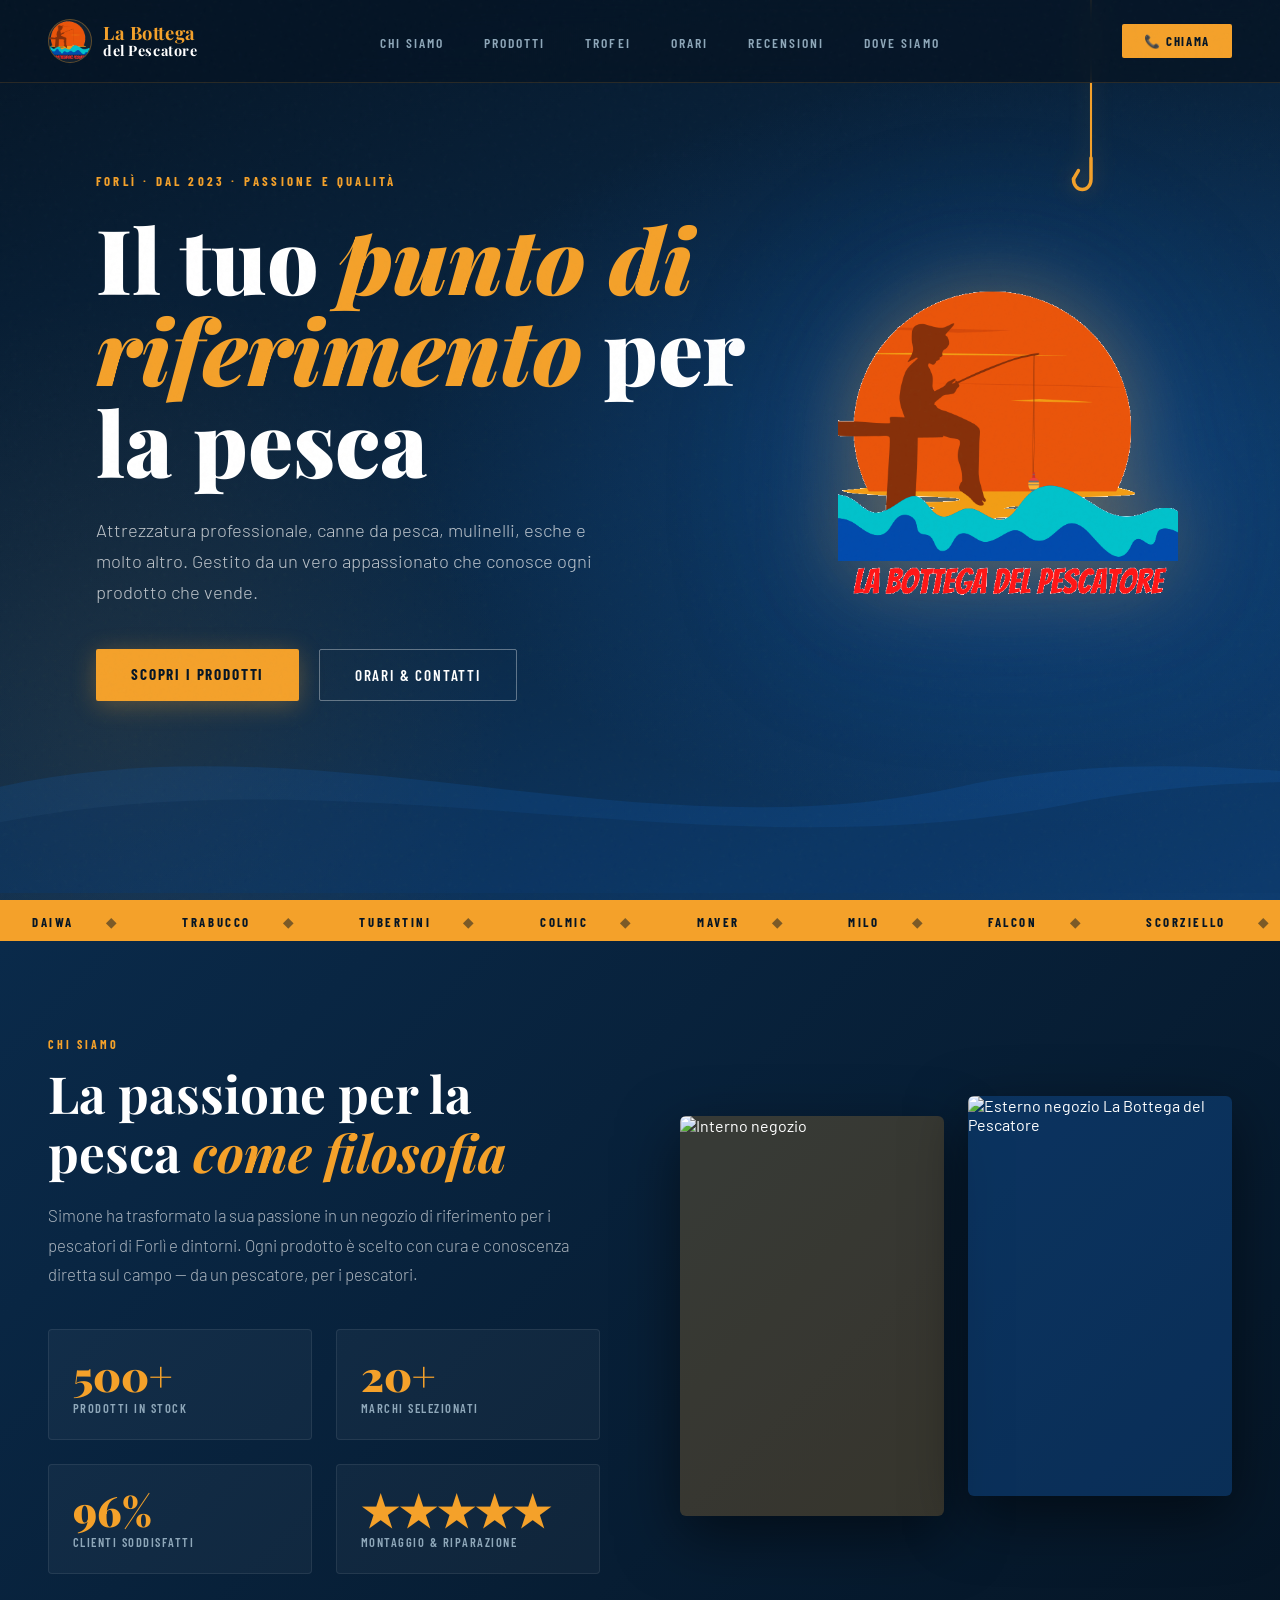
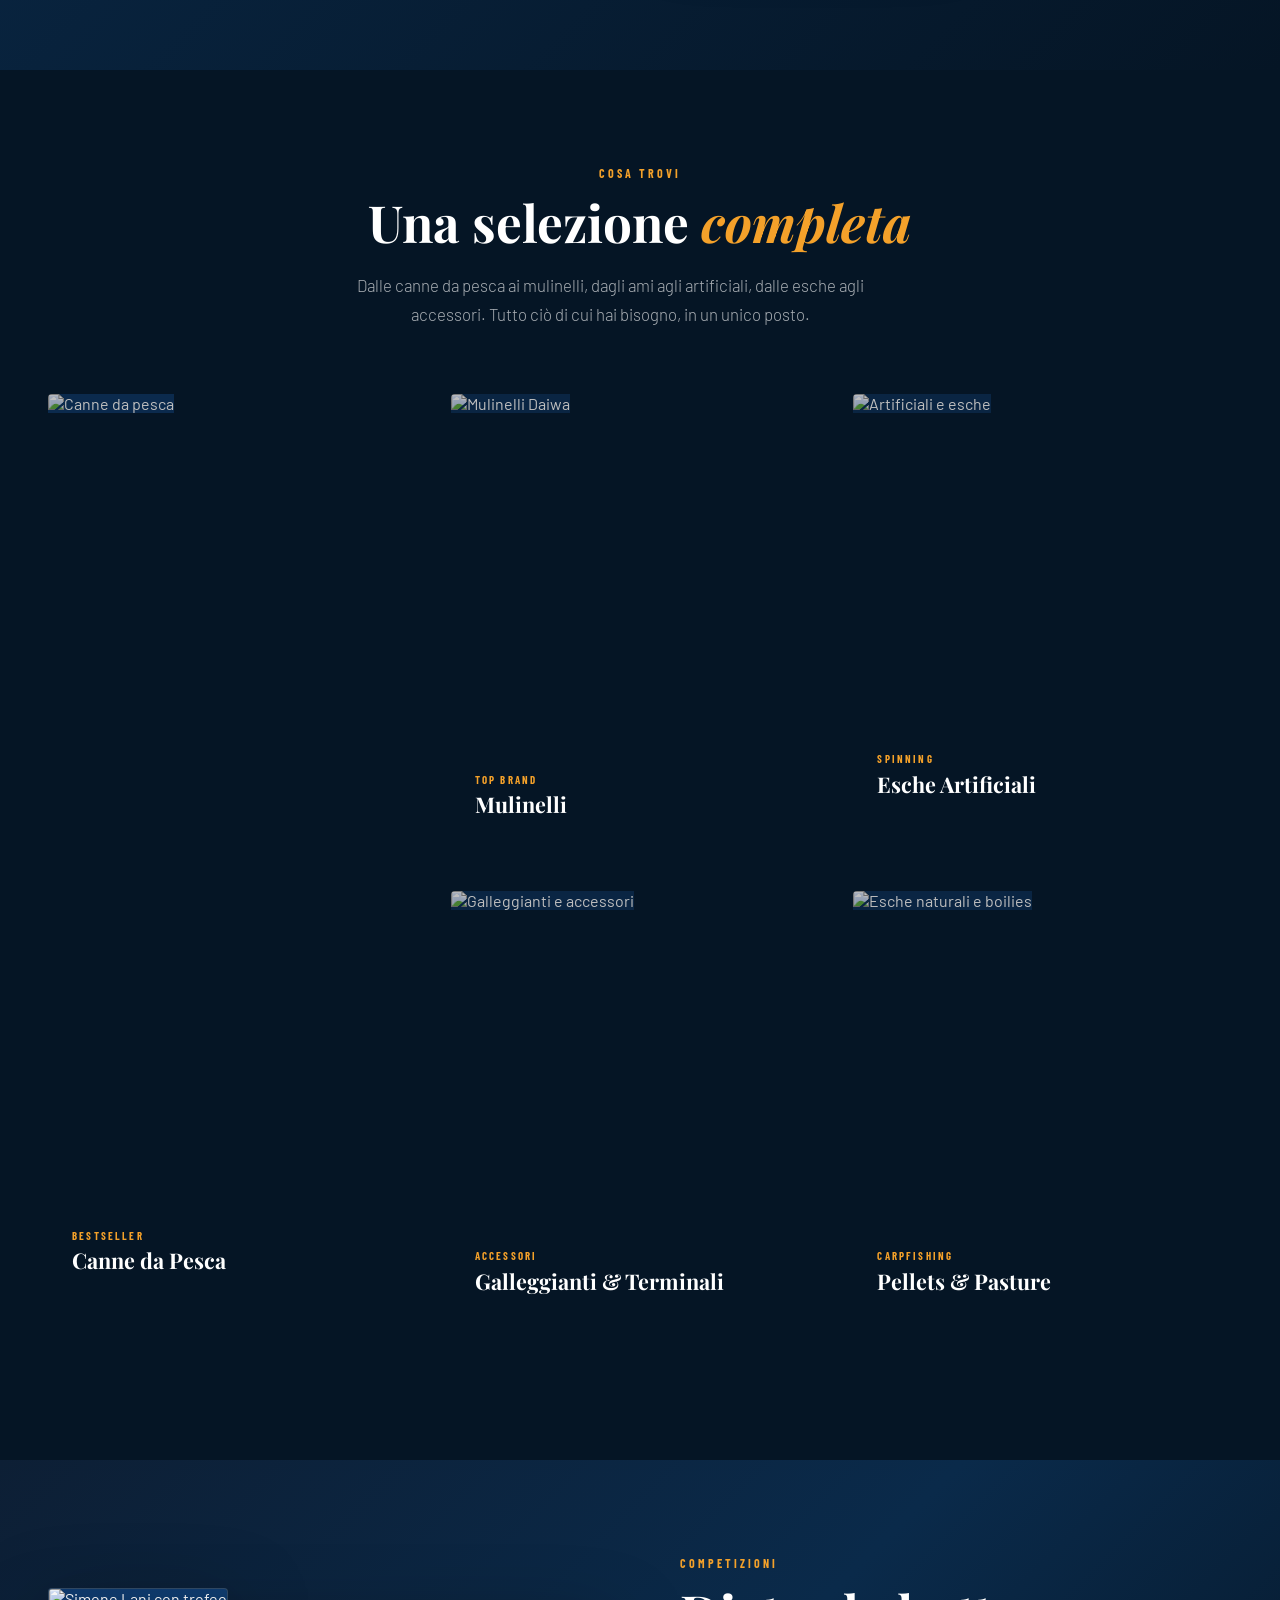
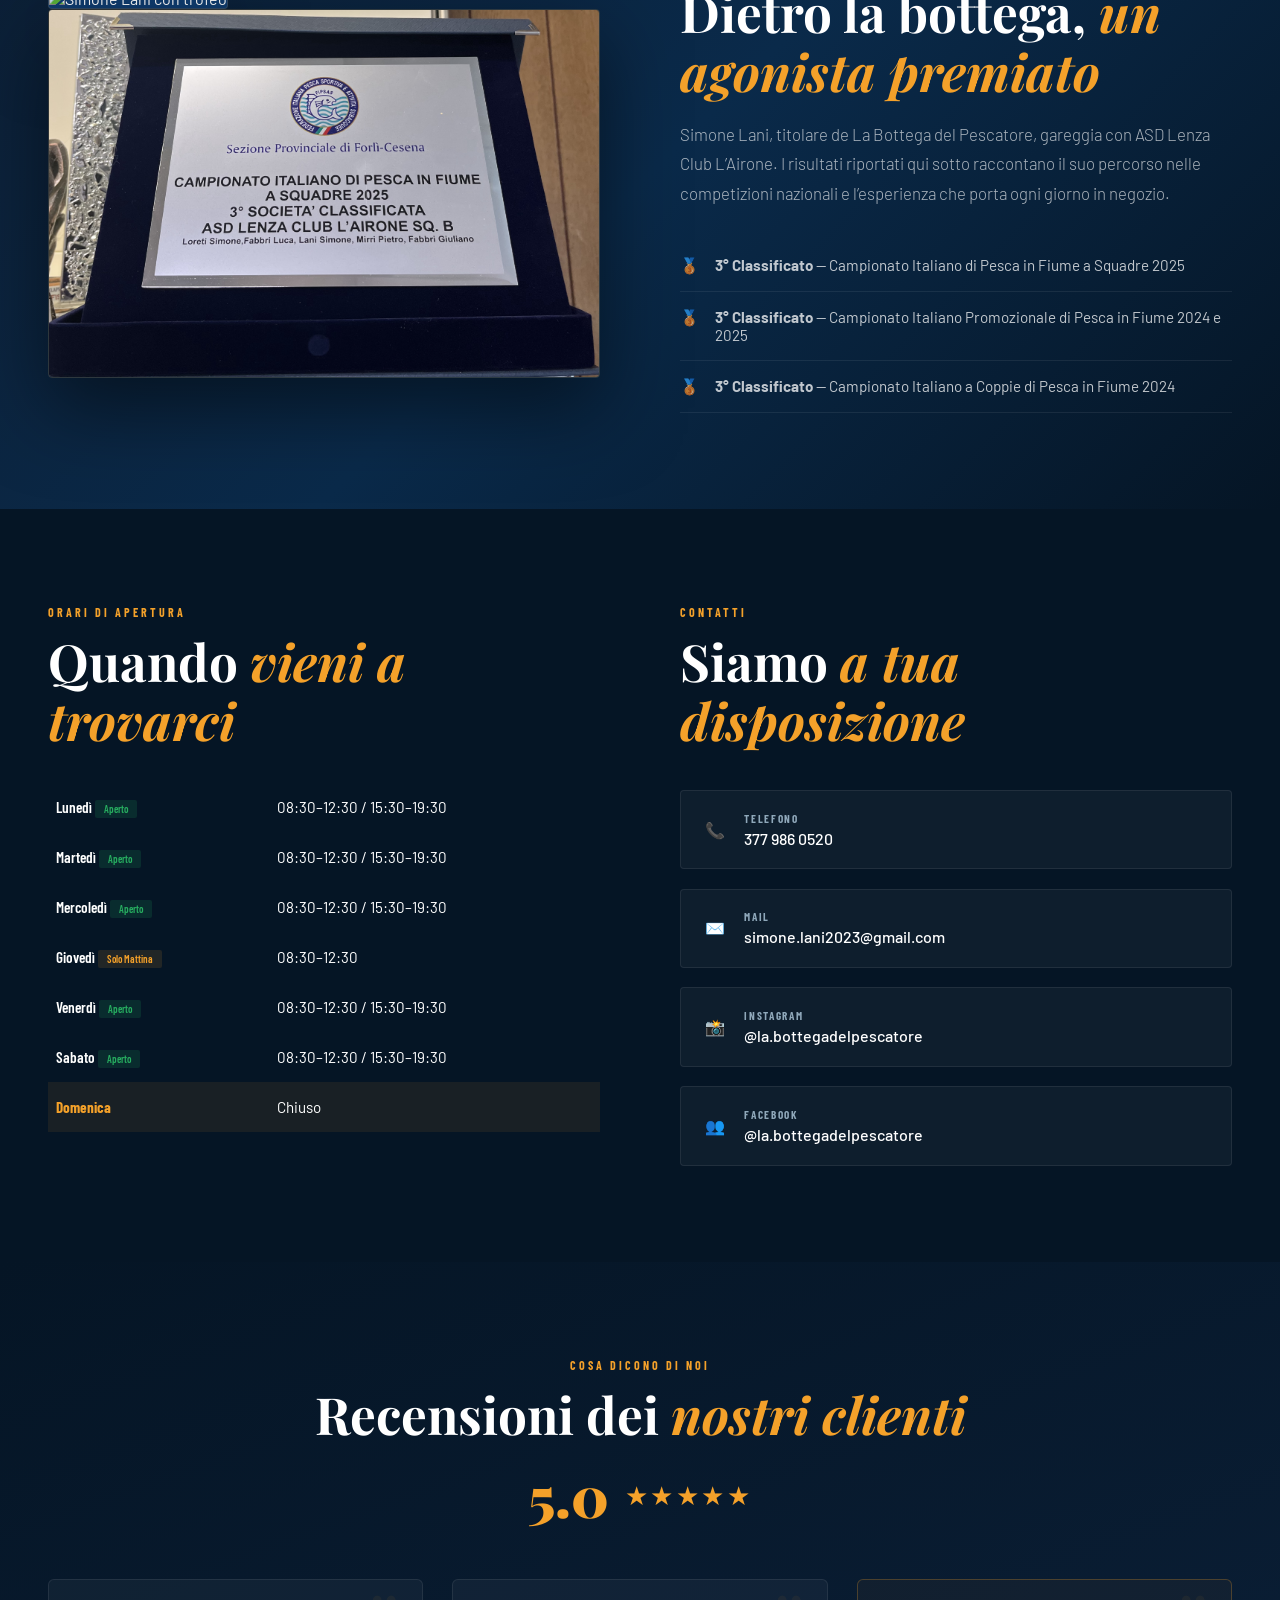
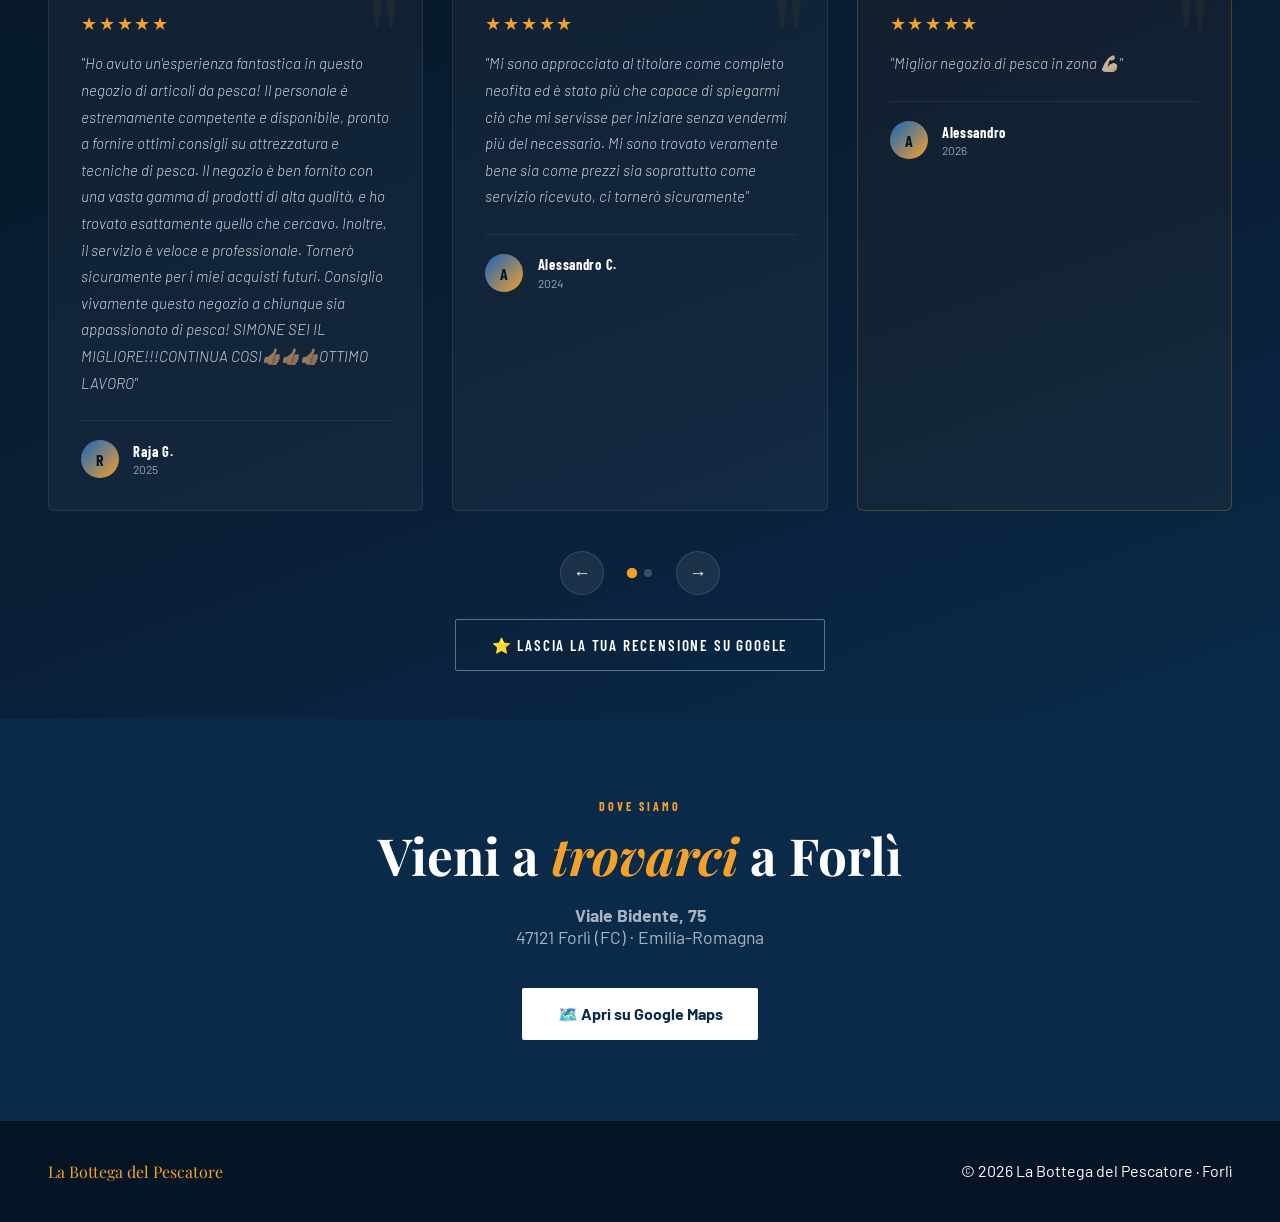
==== commit 25ae8ac0: "Update product descriptions and competition details for clarity and accuracy" ====
--- a/index.html
+++ b/index.html
@@ -9,6 +9,7 @@
     <link href="https://fonts.googleapis.com/css2?family=Playfair+Display:ital,wght@0,700;0,900;1,700&family=Barlow+Condensed:wght@300;400;600;700&family=Barlow:wght@300;400;500&display=swap" rel="stylesheet">
     
     <link rel="stylesheet" href="style.css">
+    
 </head>
 <body>
 
@@ -87,8 +88,8 @@
           <div class="stat-label">Marchi selezionati</div>
         </div>
         <div class="stat-card reveal">
-          <div class="stat-num">3°</div>
-          <div class="stat-label">Campionato Italiano 2025</div>
+          <div class="stat-num">96%</div>
+          <div class="stat-label">clienti soddisfatti</div>
         </div>
         <div class="stat-card reveal">
           <div class="stat-num">★★★★★</div>
@@ -133,8 +134,8 @@
       <div class="product-card-overlay"></div>
       <div class="product-card-content">
         <div class="product-card-tag">Spinning</div>
-        <div class="product-card-name">Artificiali & Esche</div>
-        <div class="product-card-desc">Vasti assortimenti di esche artificiali Rapture, Storm e molto altro.</div>
+        <div class="product-card-name">Esche Artificiali</div>
+        <div class="product-card-desc">Vasti assortimenti di esche artificiali Rapala, Rapture e molto altro.</div>
       </div>
     </div>
     <div class="product-card reveal">
@@ -142,7 +143,7 @@
       <div class="product-card-overlay"></div>
       <div class="product-card-content">
         <div class="product-card-tag">Accessori</div>
-        <div class="product-card-name">Galleggianti & Terminal</div>
+        <div class="product-card-name">Galleggianti & Terminali</div>
         <div class="product-card-desc">Centinaia di galleggianti, piombini, ami e accessori per ogni esigenza.</div>
       </div>
     </div>
@@ -151,8 +152,8 @@
       <div class="product-card-overlay"></div>
       <div class="product-card-content">
         <div class="product-card-tag">Carpfishing</div>
-        <div class="product-card-name">Boilies & Pasture</div>
-        <div class="product-card-desc">Dynamite Baits, Berkley e tanto altro per la pesca alla carpa.</div>
+        <div class="product-card-name">Pellets & Pasture</div>
+        <div class="product-card-desc">Dynamite Baits, Tubertini e tanto altro da acqua dolce e mare.</div>
       </div>
     </div>
   </div>
@@ -166,12 +167,12 @@
     </div>
     <div>
       <p class="section-label reveal">Competizioni</p>
-      <h2 class="section-title reveal">Non solo un negozio — <em>una squadra campione</em></h2>
-      <p class="section-body reveal">La Bottega del Pescatore supporta e fa parte dell'ASD Lenza Club l'Airone, che ha conquistato riconoscimenti ai massimi livelli nazionali.</p>
+      <h2 class="section-title reveal">Dietro la bottega,<em> un agonista premiato</em></h2>
+      <p class="section-body reveal">Simone Lani, titolare de La Bottega del Pescatore, gareggia con ASD Lenza Club L’Airone. I risultati riportati qui sotto raccontano il suo percorso nelle competizioni nazionali e l’esperienza che porta ogni giorno in negozio.</p>
       <ul class="trofei-list reveal">
-        <li><span class="icon">🥉</span><span><strong>3° Classificata Società</strong> — Campionato Italiano di Pesca in Fiume a Squadre 2025</span></li>
-        <li><span class="icon">🥉</span><span><strong>3° Classificata Società</strong> — Campionato Italiano Promozionale di Pesca in Fiume 2024 e 2025</span></li>
-        <li><span class="icon">🥉</span><span><strong>3° Classificata Coppia</strong> — Campionato Italiano a Coppie di Pesca in Fiume 2024</span></li>
+        <li><span class="icon">🥉</span><span><strong>3° Classificato</strong> — Campionato Italiano di Pesca in Fiume a Squadre 2025</span></li>
+        <li><span class="icon">🥉</span><span><strong>3° Classificato</strong> — Campionato Italiano Promozionale di Pesca in Fiume 2024 e 2025</span></li>
+        <li><span class="icon">🥉</span><span><strong>3° Classificato</strong> — Campionato Italiano a Coppie di Pesca in Fiume 2024</span></li>
       </ul>
     </div>
   </div>
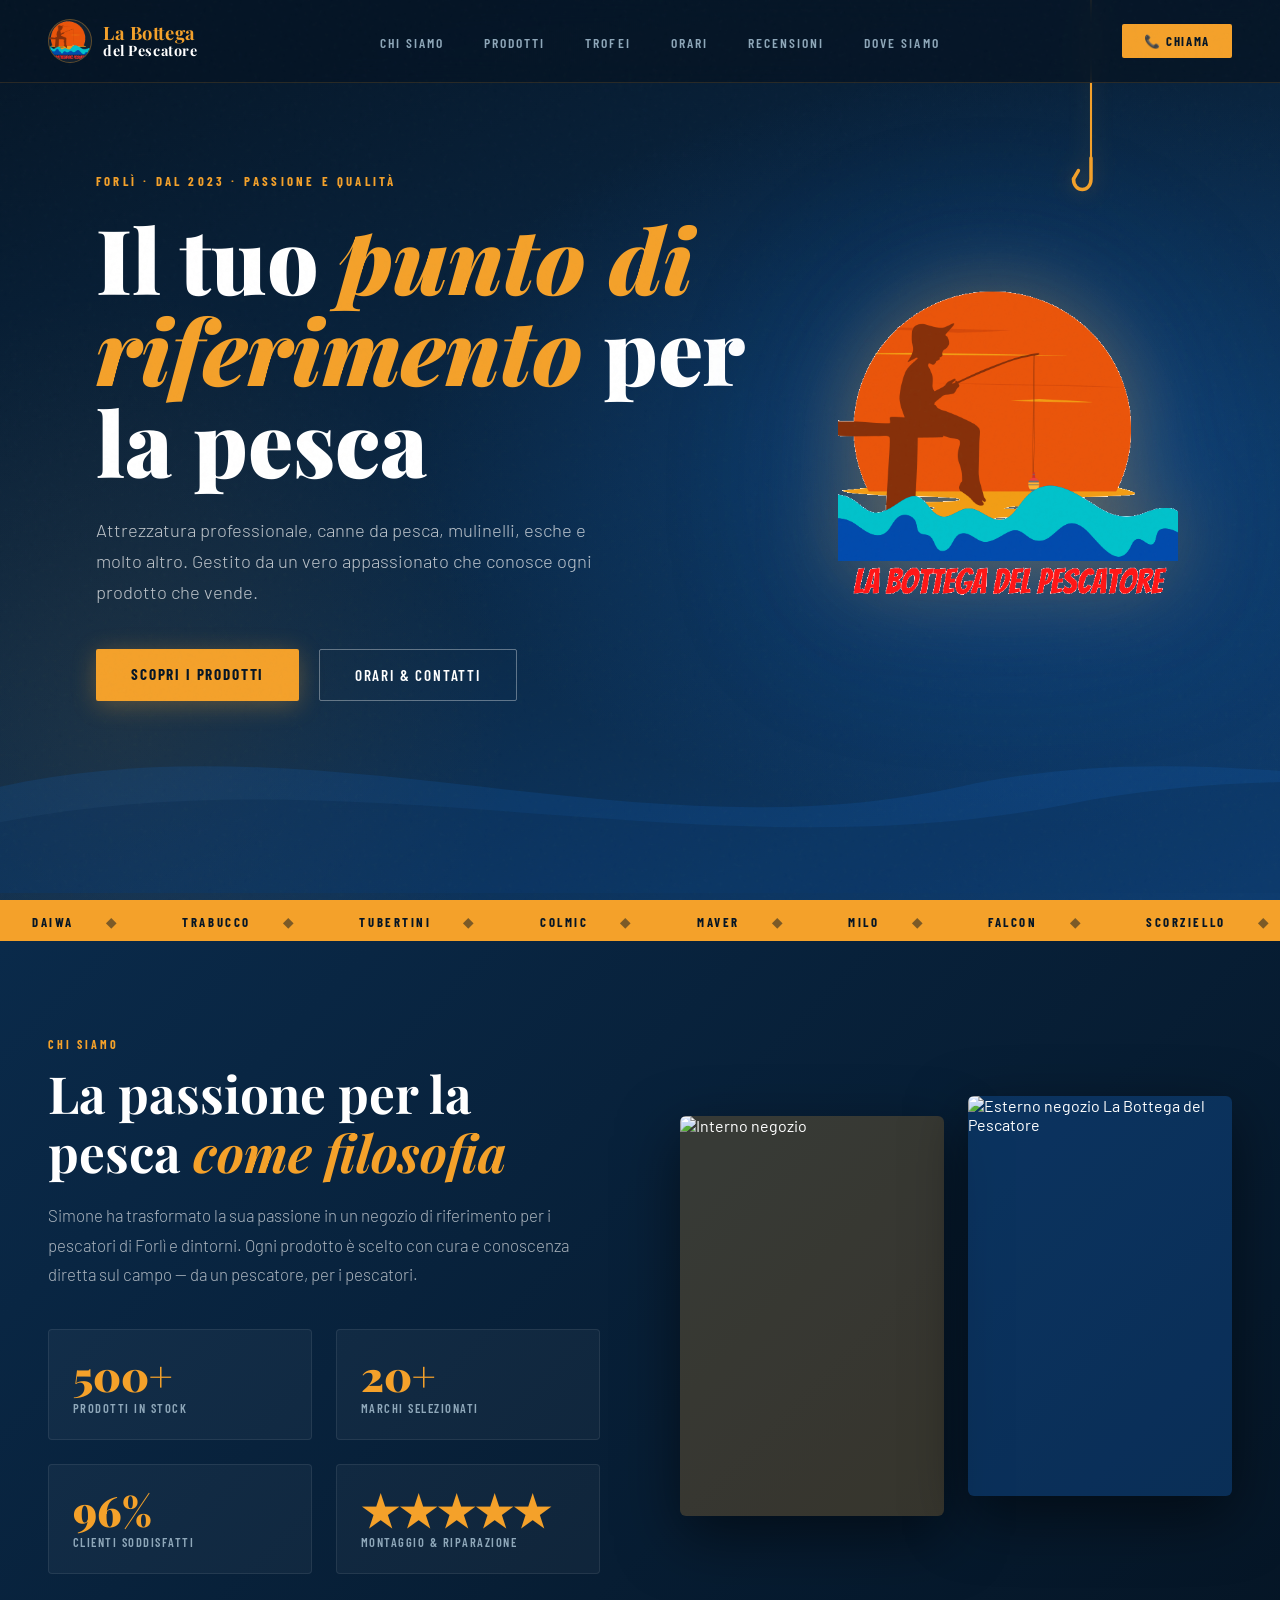
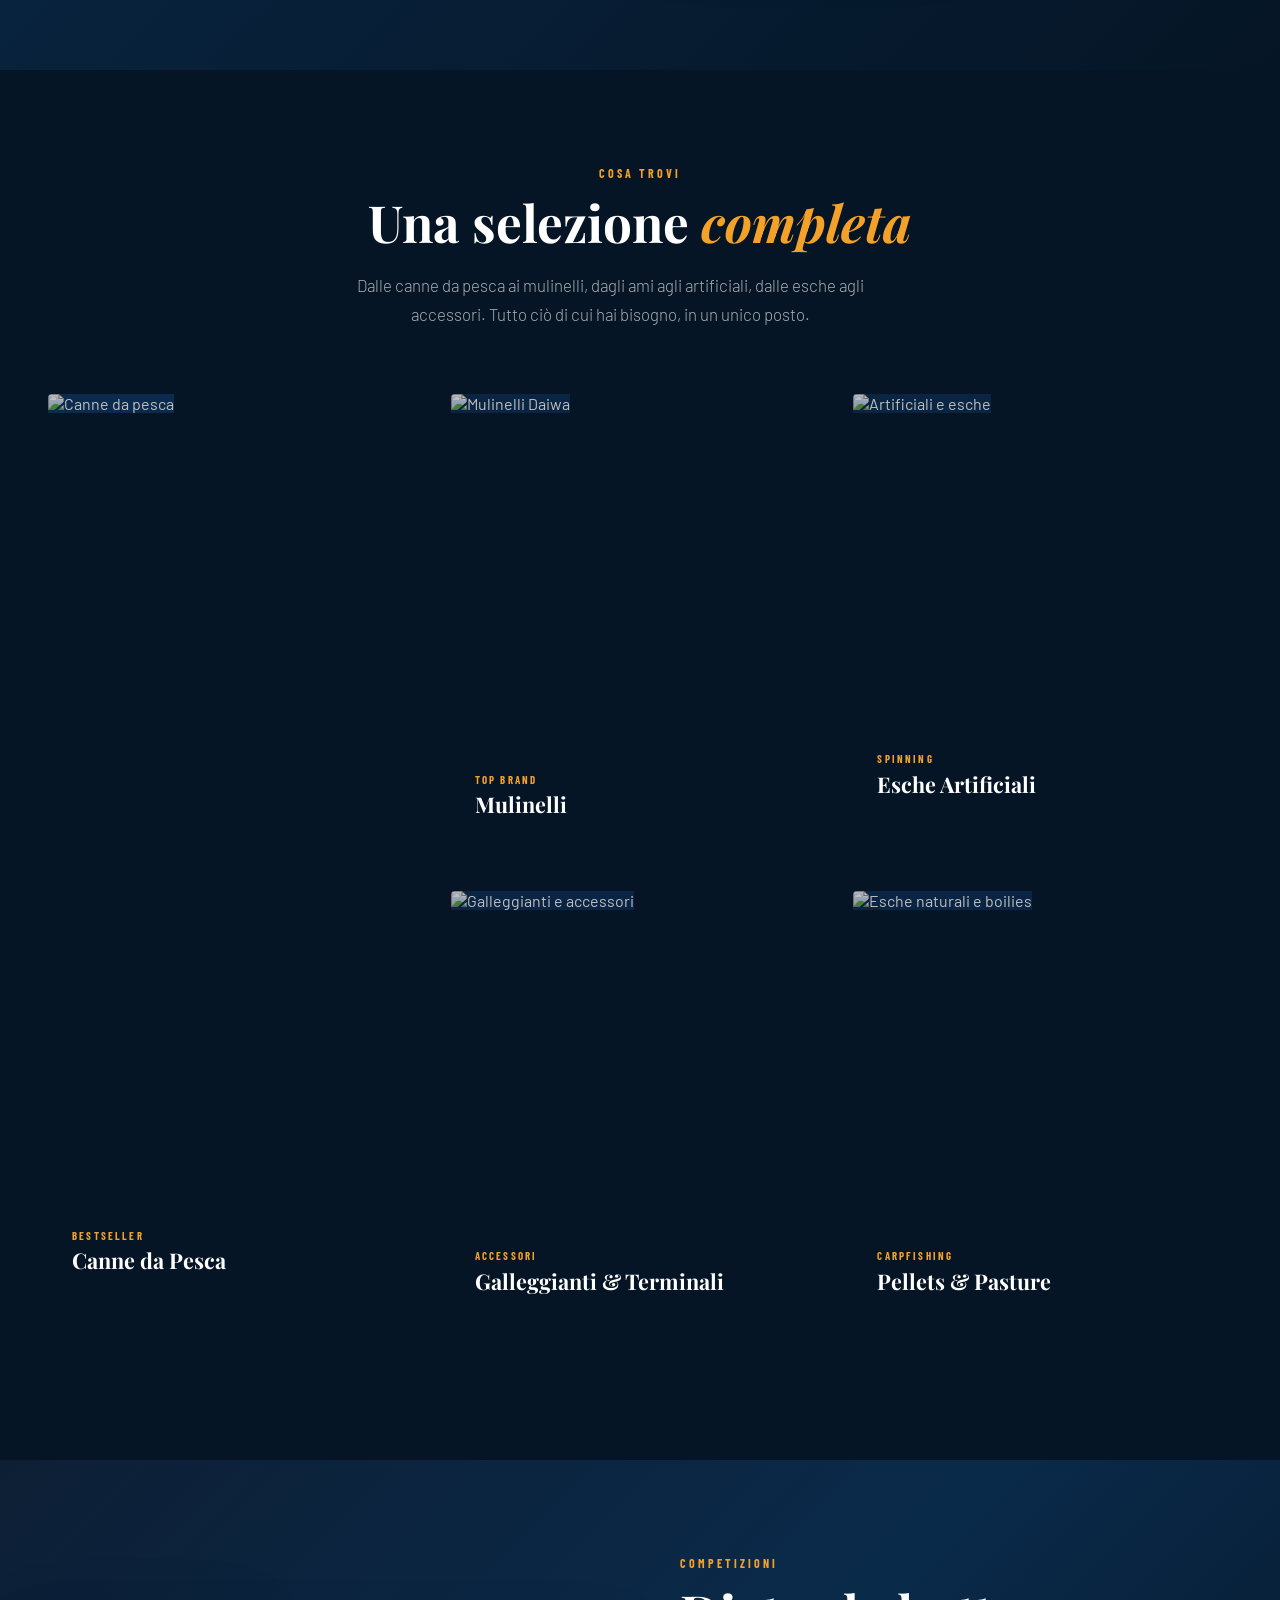
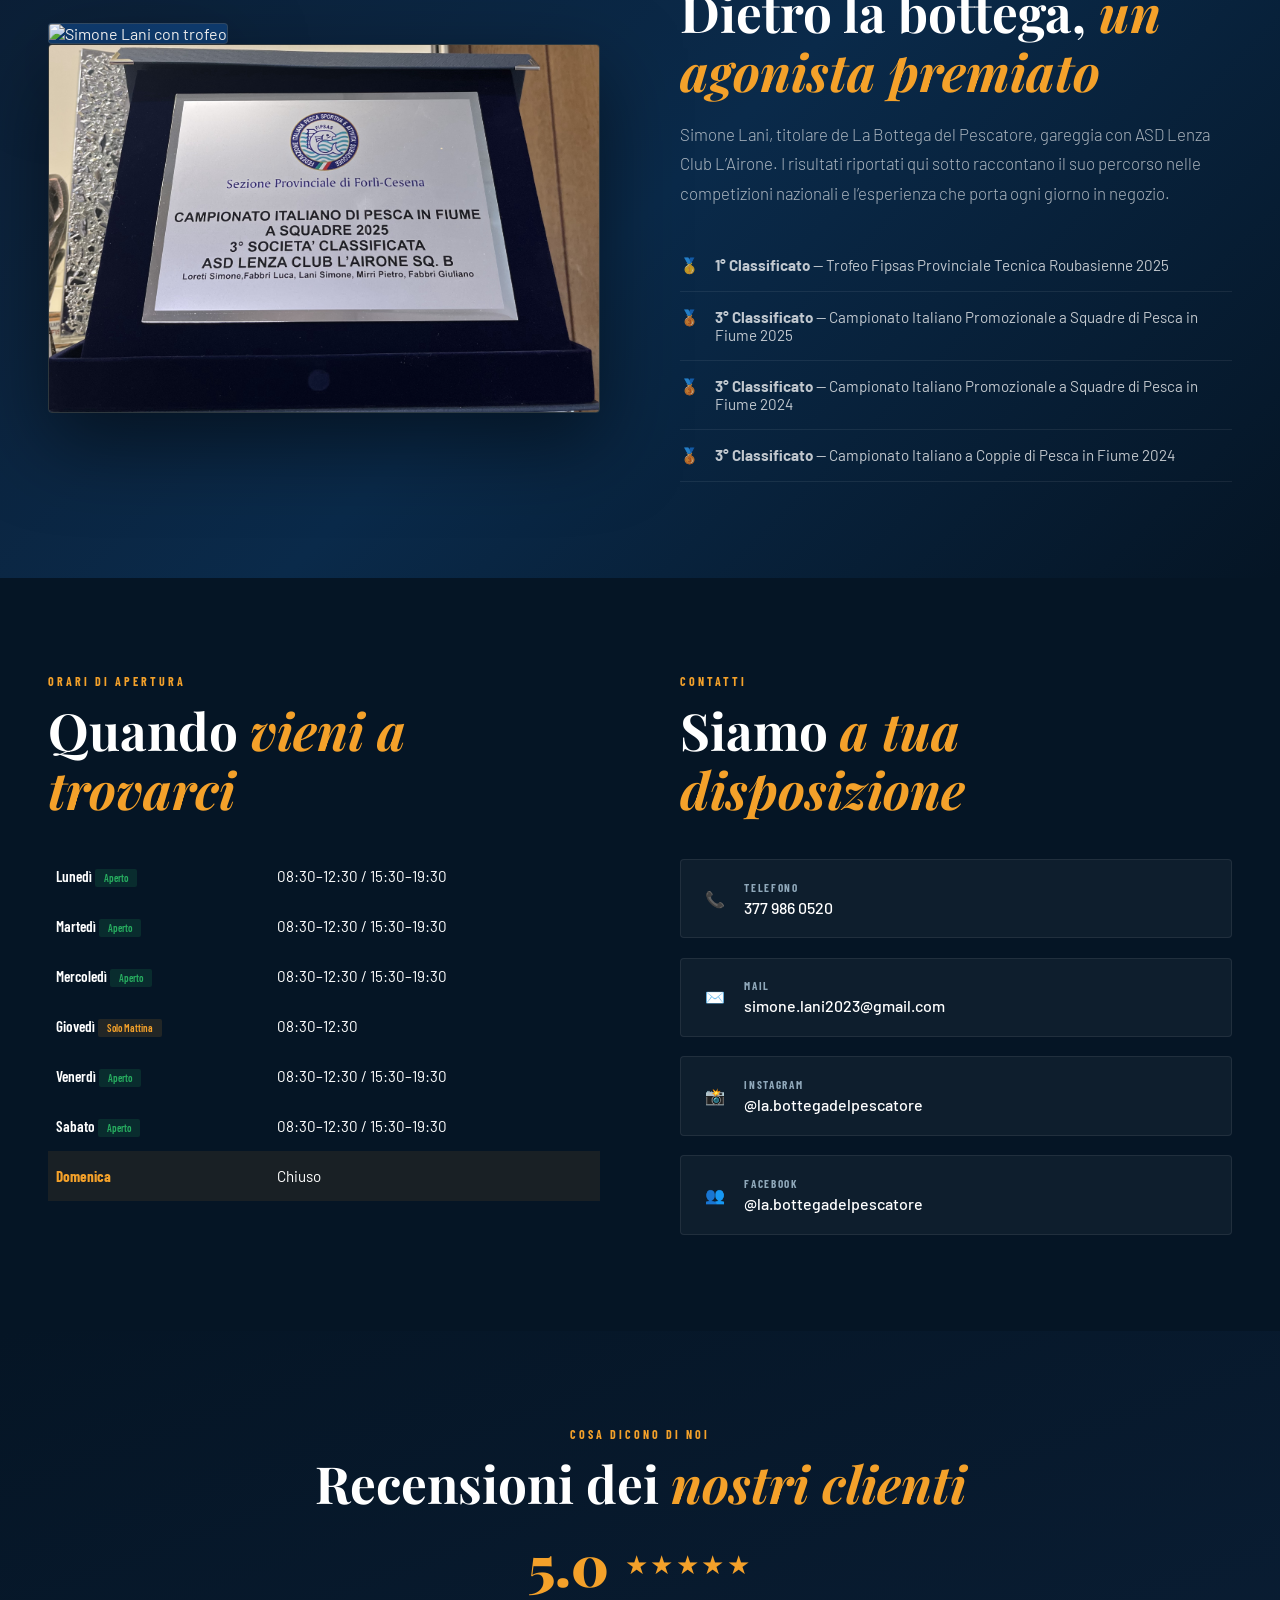
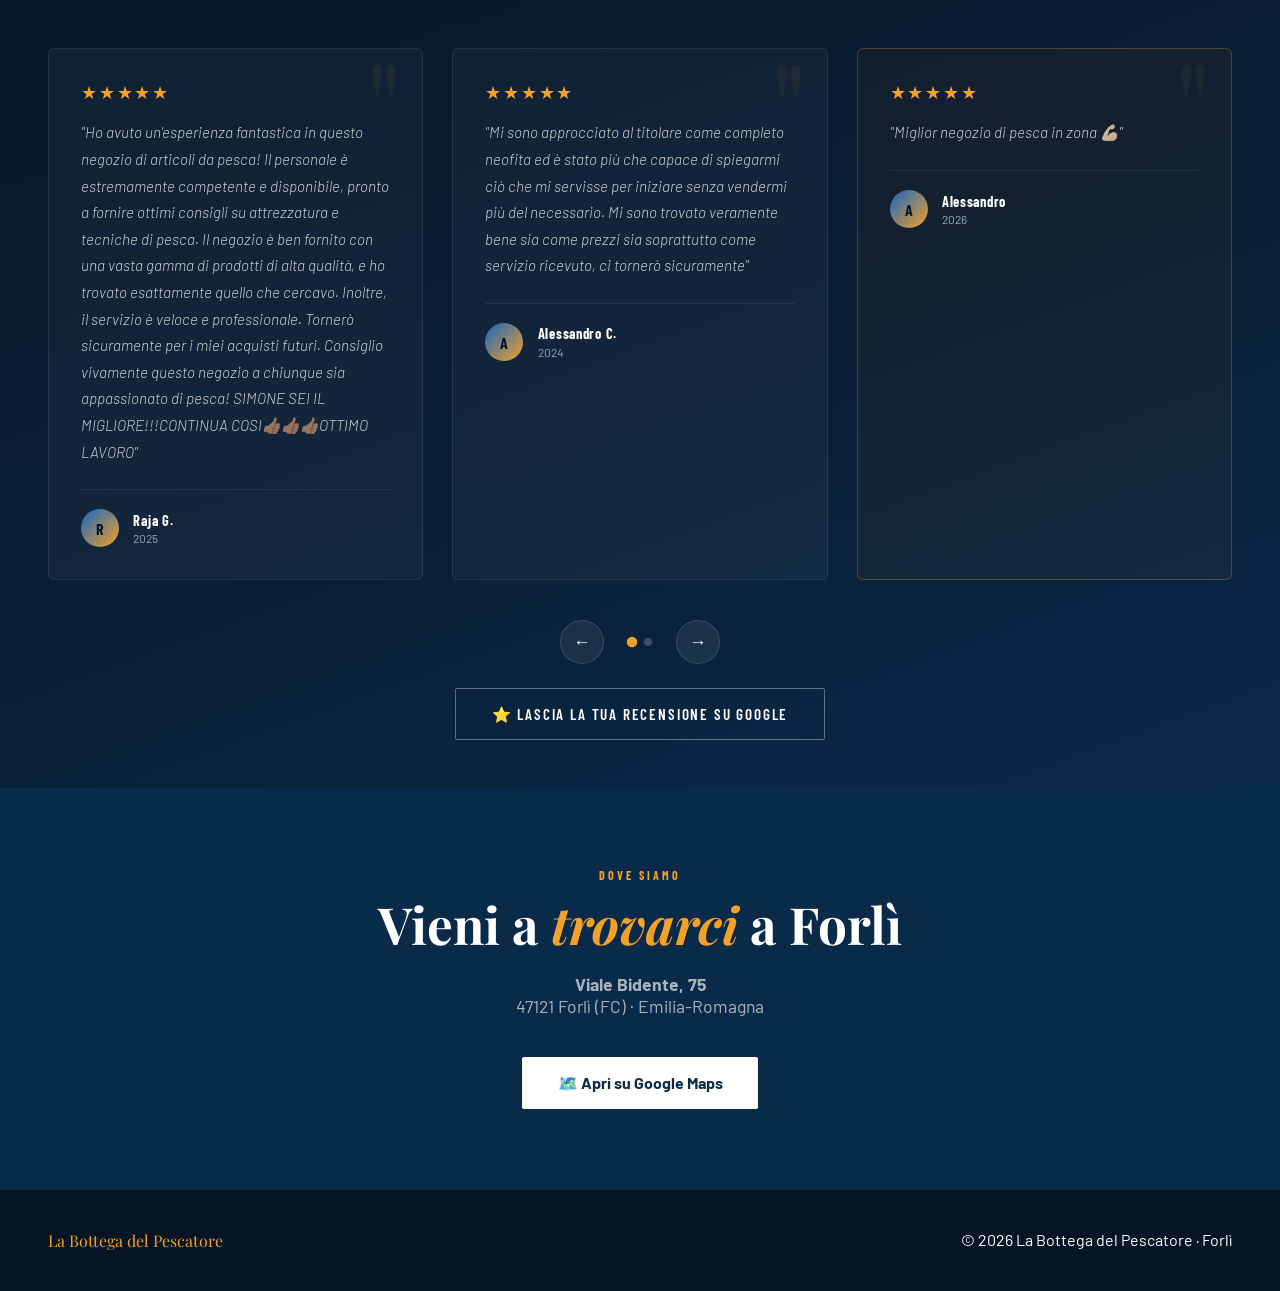
==== commit 824eb07c: "Update trophy achievements in the "Chi Siamo" section for accuracy" ====
--- a/index.html
+++ b/index.html
@@ -170,8 +170,9 @@
       <h2 class="section-title reveal">Dietro la bottega,<em> un agonista premiato</em></h2>
       <p class="section-body reveal">Simone Lani, titolare de La Bottega del Pescatore, gareggia con ASD Lenza Club L’Airone. I risultati riportati qui sotto raccontano il suo percorso nelle competizioni nazionali e l’esperienza che porta ogni giorno in negozio.</p>
       <ul class="trofei-list reveal">
-        <li><span class="icon">🥉</span><span><strong>3° Classificato</strong> — Campionato Italiano di Pesca in Fiume a Squadre 2025</span></li>
-        <li><span class="icon">🥉</span><span><strong>3° Classificato</strong> — Campionato Italiano Promozionale di Pesca in Fiume 2024 e 2025</span></li>
+        <li><span class="icon">🥇</span><span><strong>1° Classificato</strong> — Trofeo Fipsas Provinciale Tecnica Roubasienne 2025</span></li>
+        <li><span class="icon">🥉</span><span><strong>3° Classificato</strong> — Campionato Italiano Promozionale a Squadre di Pesca in Fiume 2025</span></li>
+        <li><span class="icon">🥉</span><span><strong>3° Classificato</strong> — Campionato Italiano Promozionale a Squadre di Pesca in Fiume 2024 </span></li>
         <li><span class="icon">🥉</span><span><strong>3° Classificato</strong> — Campionato Italiano a Coppie di Pesca in Fiume 2024</span></li>
       </ul>
     </div>
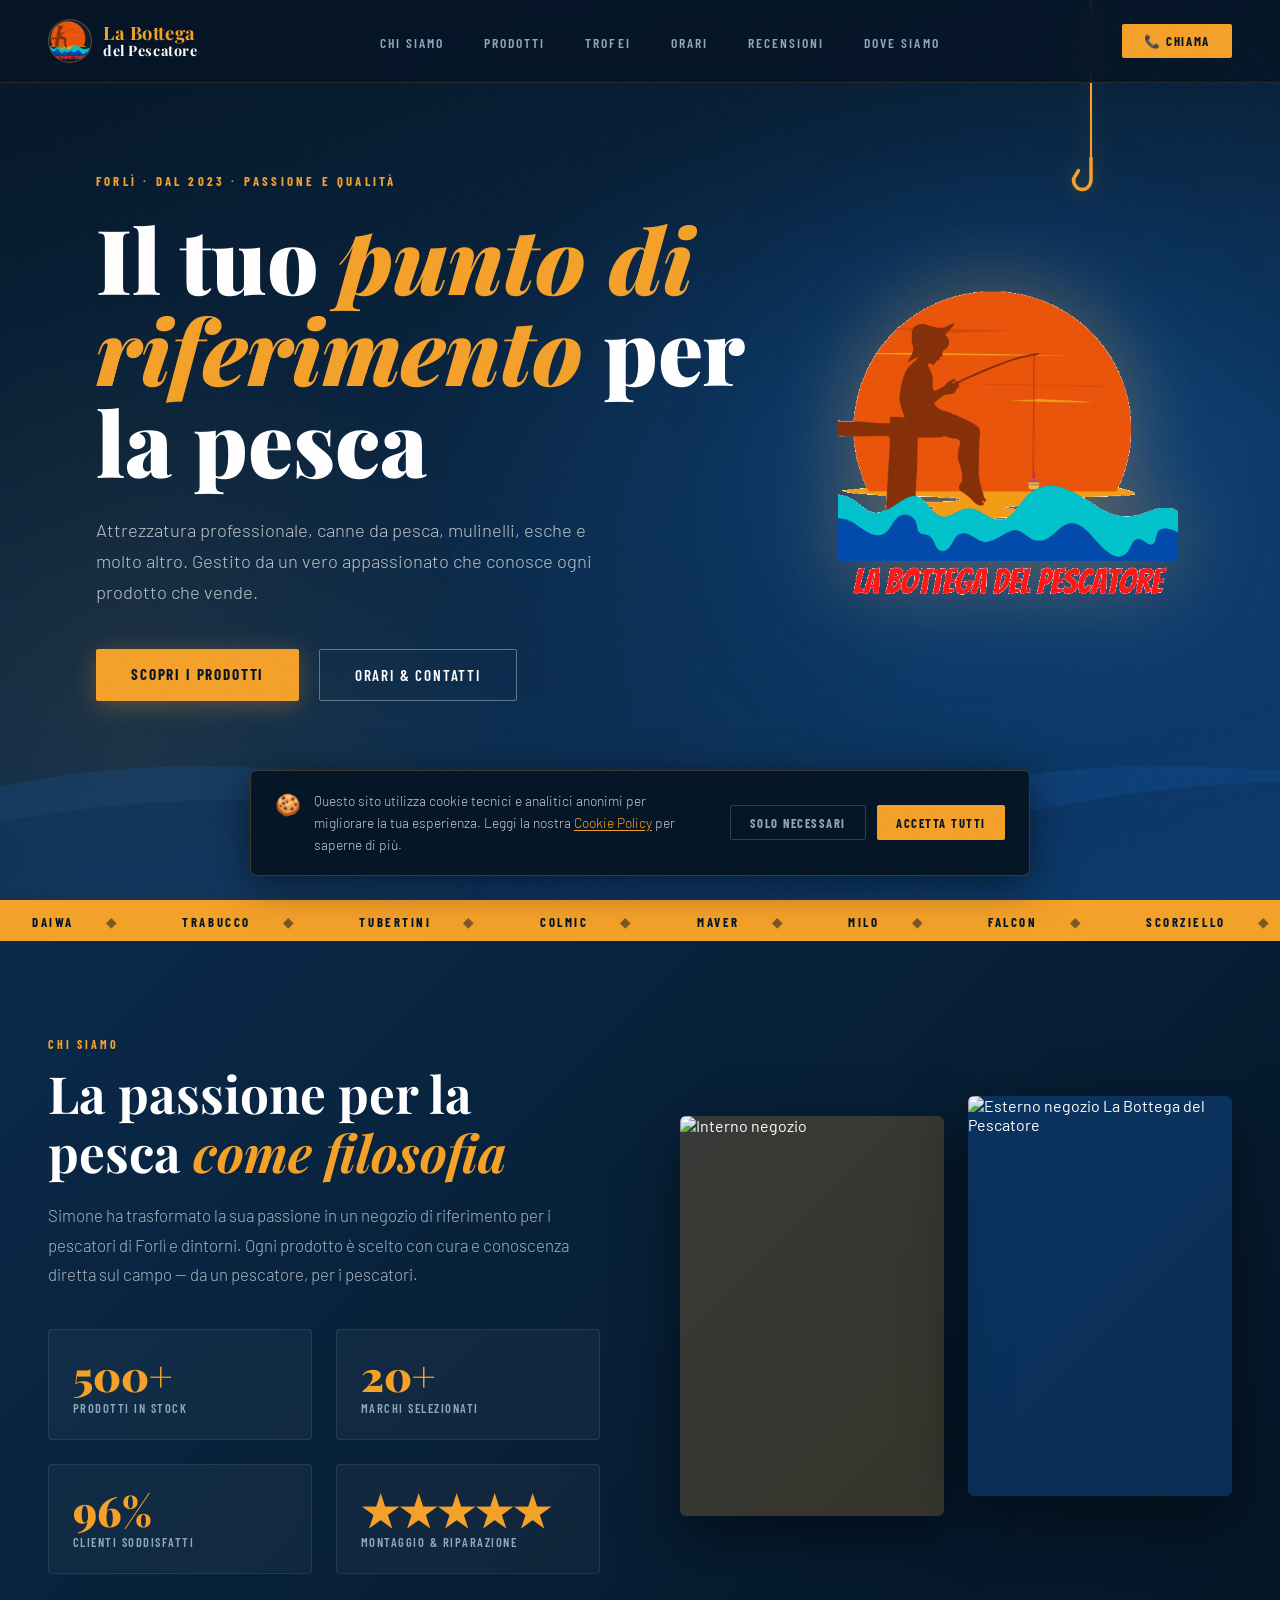
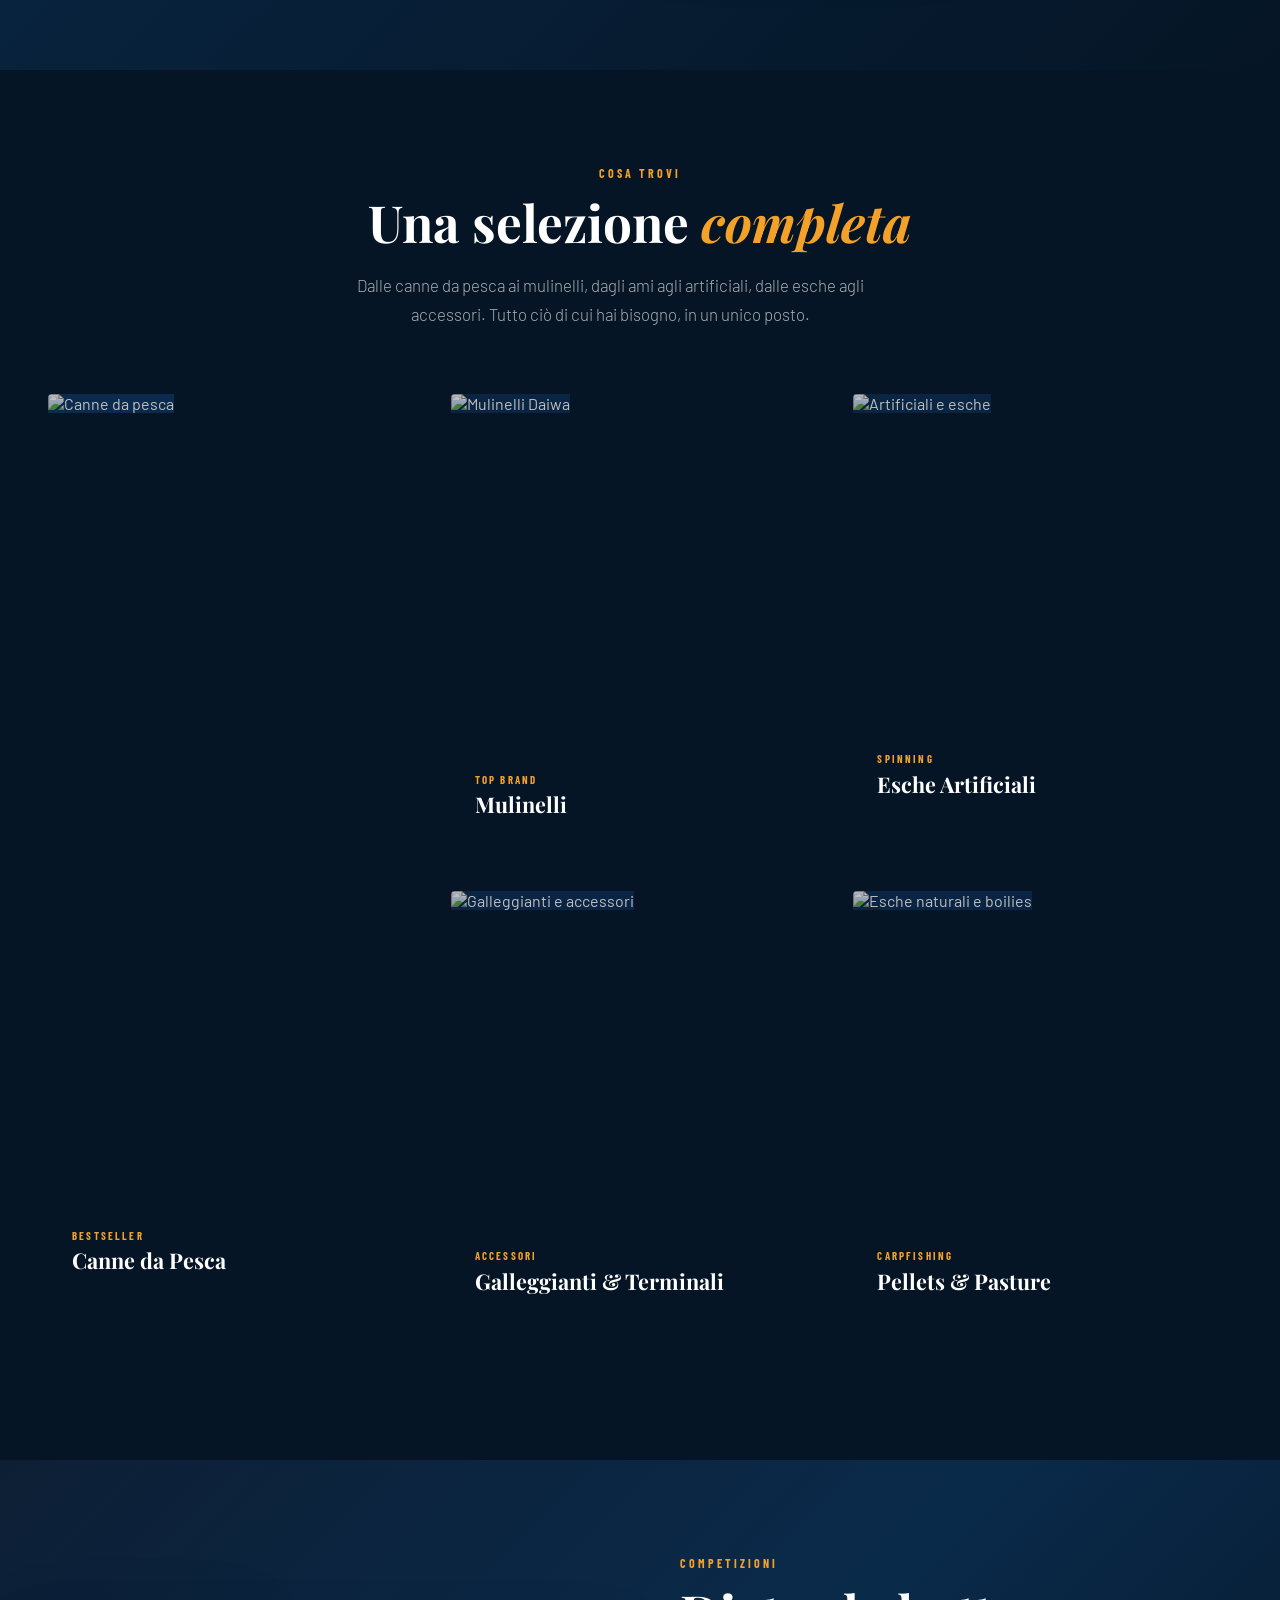
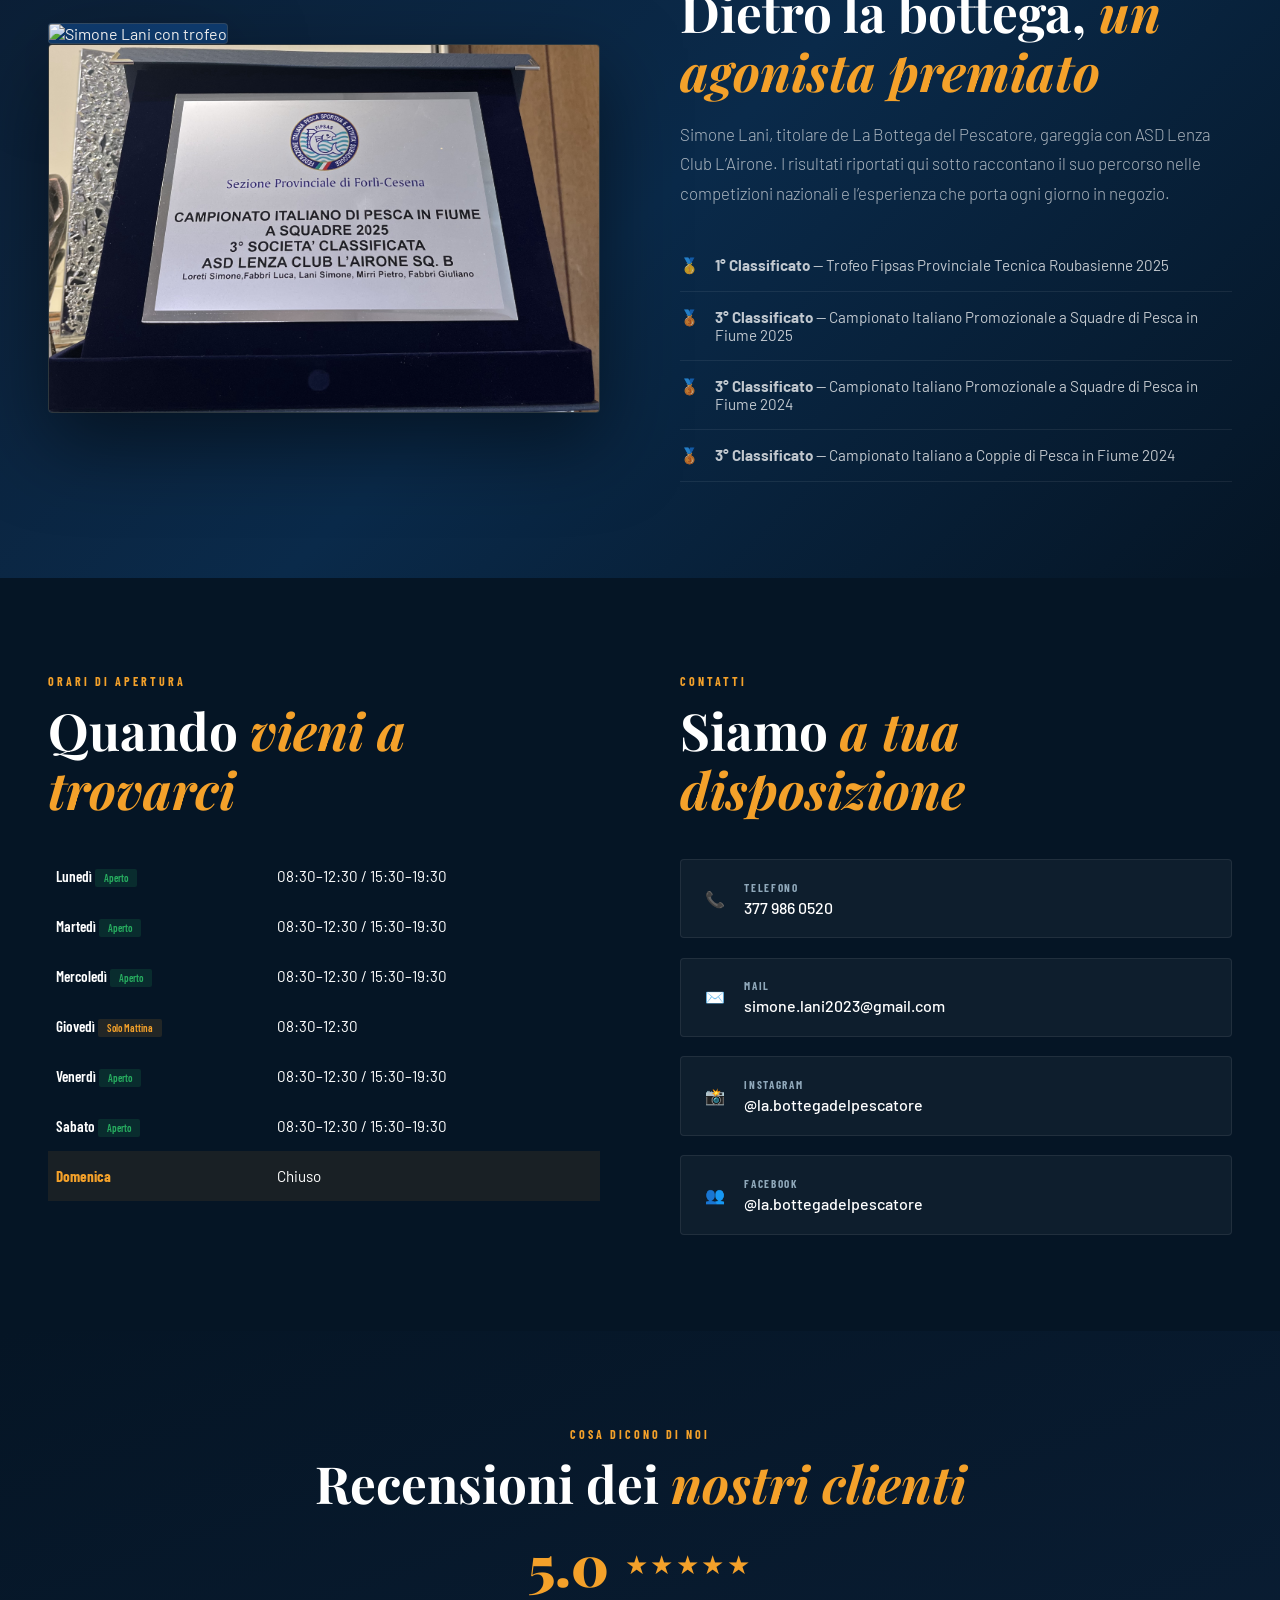
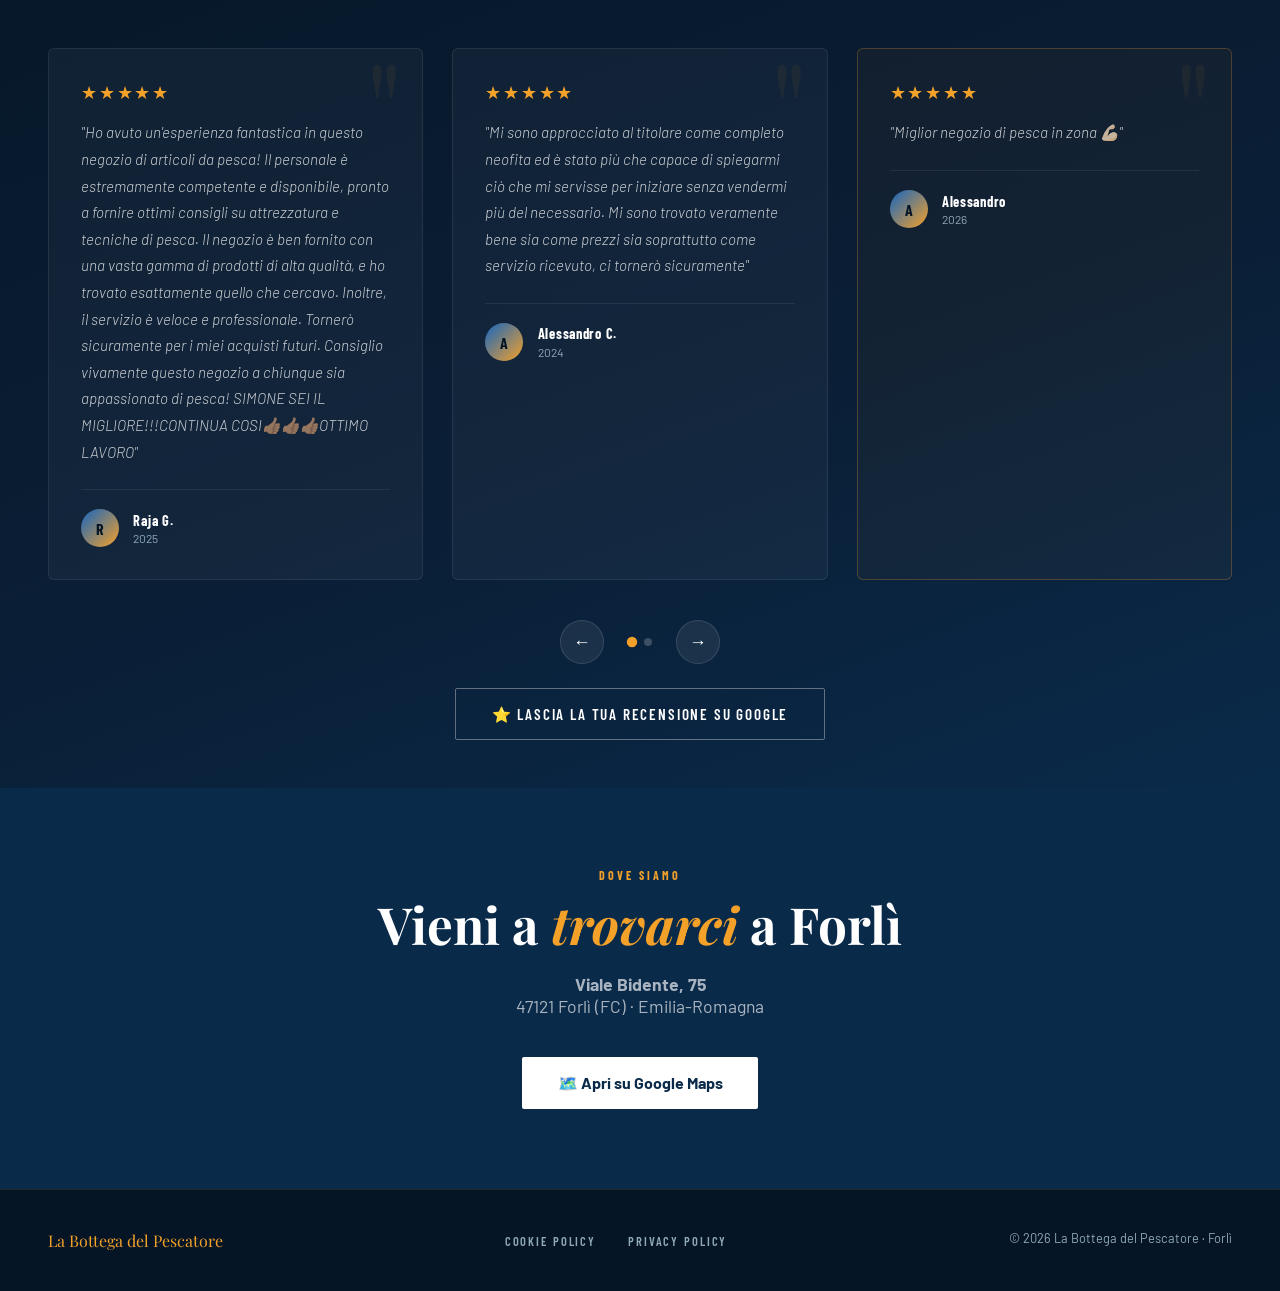
==== commit a7063ca6: "Add cookie consent banner and privacy policy pages for compliance" ====
--- a/index.html
+++ b/index.html
@@ -304,8 +304,24 @@
 <!-- Footer con logo e copyright -->
 <footer>
   <div class="footer-logo">La Bottega <span>del Pescatore</span></div>
-  <p class="footer-copy">© 2026 La Bottega del Pescatore · Forlì</p>
+  <div class="footer-links">
+    <a href="cookie-policy.html">Cookie Policy</a>
+    <a href="privacy-policy.html">Privacy Policy</a>
+  </div>
+  <div class="footer-copy">© 2026 La Bottega del Pescatore · Forlì</div>
 </footer>
+
+<!-- Banner consenso cookie -->
+<div id="cookieBanner" class="cookie-banner" aria-live="polite">
+  <div class="cookie-banner-text">
+    <span class="cookie-banner-icon">🍪</span>
+    <p>Questo sito utilizza cookie tecnici e analitici anonimi per migliorare la tua esperienza. Leggi la nostra <a href="cookie-policy.html">Cookie Policy</a> per saperne di più.</p>
+  </div>
+  <div class="cookie-banner-actions">
+    <button id="cookieDecline" class="cookie-btn-decline">Solo necessari</button>
+    <button id="cookieAccept" class="cookie-btn-accept">Accetta tutti</button>
+  </div>
+</div>
 
 <script src="script.js"></script>
 </body>
--- a/style.css
+++ b/style.css
@@ -806,6 +806,143 @@
 
 .footer-logo { font-family: 'Playfair Display', serif; color: var(--gold); }
 
+.footer-links {
+  display: flex;
+  gap: 2rem;
+  align-items: center;
+}
+
+.footer-links a {
+  font-family: 'Barlow Condensed', sans-serif;
+  font-size: .78rem;
+  font-weight: 600;
+  letter-spacing: .15em;
+  text-transform: uppercase;
+  color: var(--muted);
+  text-decoration: none;
+  transition: color .2s;
+}
+
+.footer-links a:hover { color: var(--gold); }
+
+.footer-copy {
+  font-size: .8rem;
+  color: var(--muted);
+}
+
+/* ── COOKIE BANNER ── */
+.cookie-banner {
+  position: fixed;
+  bottom: 1.5rem;
+  left: 50%;
+  transform: translateX(-50%);
+  z-index: 9000;
+  width: calc(100% - 3rem);
+  max-width: 780px;
+  background: rgba(5, 21, 37, 0.97);
+  border: 1px solid rgba(244, 161, 42, .25);
+  border-radius: 6px;
+  padding: 1.2rem 1.5rem;
+  display: flex;
+  align-items: center;
+  gap: 1.5rem;
+  backdrop-filter: blur(16px);
+  box-shadow: 0 8px 40px rgba(0,0,0,.5);
+  animation: banner-up .4s ease forwards;
+}
+
+.cookie-banner.hidden {
+  animation: banner-down .3s ease forwards;
+  pointer-events: none;
+}
+
+@keyframes banner-up {
+  from { opacity: 0; transform: translateX(-50%) translateY(20px); }
+  to   { opacity: 1; transform: translateX(-50%) translateY(0); }
+}
+
+@keyframes banner-down {
+  from { opacity: 1; transform: translateX(-50%) translateY(0); }
+  to   { opacity: 0; transform: translateX(-50%) translateY(20px); }
+}
+
+.cookie-banner-text {
+  display: flex;
+  align-items: flex-start;
+  gap: .8rem;
+  flex: 1;
+}
+
+.cookie-banner-icon { font-size: 1.3rem; flex-shrink: 0; margin-top: .05rem; }
+
+.cookie-banner-text p {
+  font-size: .86rem;
+  font-weight: 300;
+  color: rgba(255,255,255,.78);
+  line-height: 1.6;
+  margin: 0;
+}
+
+.cookie-banner-text a {
+  color: var(--gold);
+  text-decoration: underline;
+  text-underline-offset: 2px;
+}
+
+.cookie-banner-actions {
+  display: flex;
+  gap: .7rem;
+  flex-shrink: 0;
+}
+
+.cookie-btn-accept,
+.cookie-btn-decline {
+  font-family: 'Barlow Condensed', sans-serif;
+  font-weight: 700;
+  font-size: .78rem;
+  letter-spacing: .12em;
+  text-transform: uppercase;
+  border: none;
+  border-radius: 2px;
+  padding: .6rem 1.2rem;
+  cursor: pointer;
+  transition: background .2s, transform .15s;
+  white-space: nowrap;
+}
+
+.cookie-btn-accept {
+  background: var(--gold);
+  color: var(--deep);
+}
+
+.cookie-btn-accept:hover {
+  background: var(--amber);
+  transform: translateY(-1px);
+}
+
+.cookie-btn-decline {
+  background: transparent;
+  color: var(--muted);
+  border: 1px solid rgba(255,255,255,.18);
+}
+
+.cookie-btn-decline:hover {
+  border-color: var(--muted);
+  color: var(--white);
+}
+
+@media (max-width: 600px) {
+  .cookie-banner {
+    flex-direction: column;
+    gap: 1rem;
+    bottom: 1rem;
+    width: calc(100% - 2rem);
+    padding: 1rem 1.2rem;
+  }
+  .cookie-banner-actions { width: 100%; }
+  .cookie-btn-accept, .cookie-btn-decline { flex: 1; text-align: center; }
+}
+
 /* ── SCROLL REVEAL ── */
 .reveal { opacity: 0; transform: translateY(30px); transition: 0.7s ease; }
 .reveal.visible { opacity: 1; transform: translateY(0); }
@@ -863,6 +1000,7 @@
 
   /* FOOTER */
   footer { flex-direction: column; gap: 1rem; padding: 2rem 1.5rem; text-align: center; }
+  .footer-links { justify-content: center; }
 }
 
 /* ── MOBILE STRETTO (max 600px) ── */
